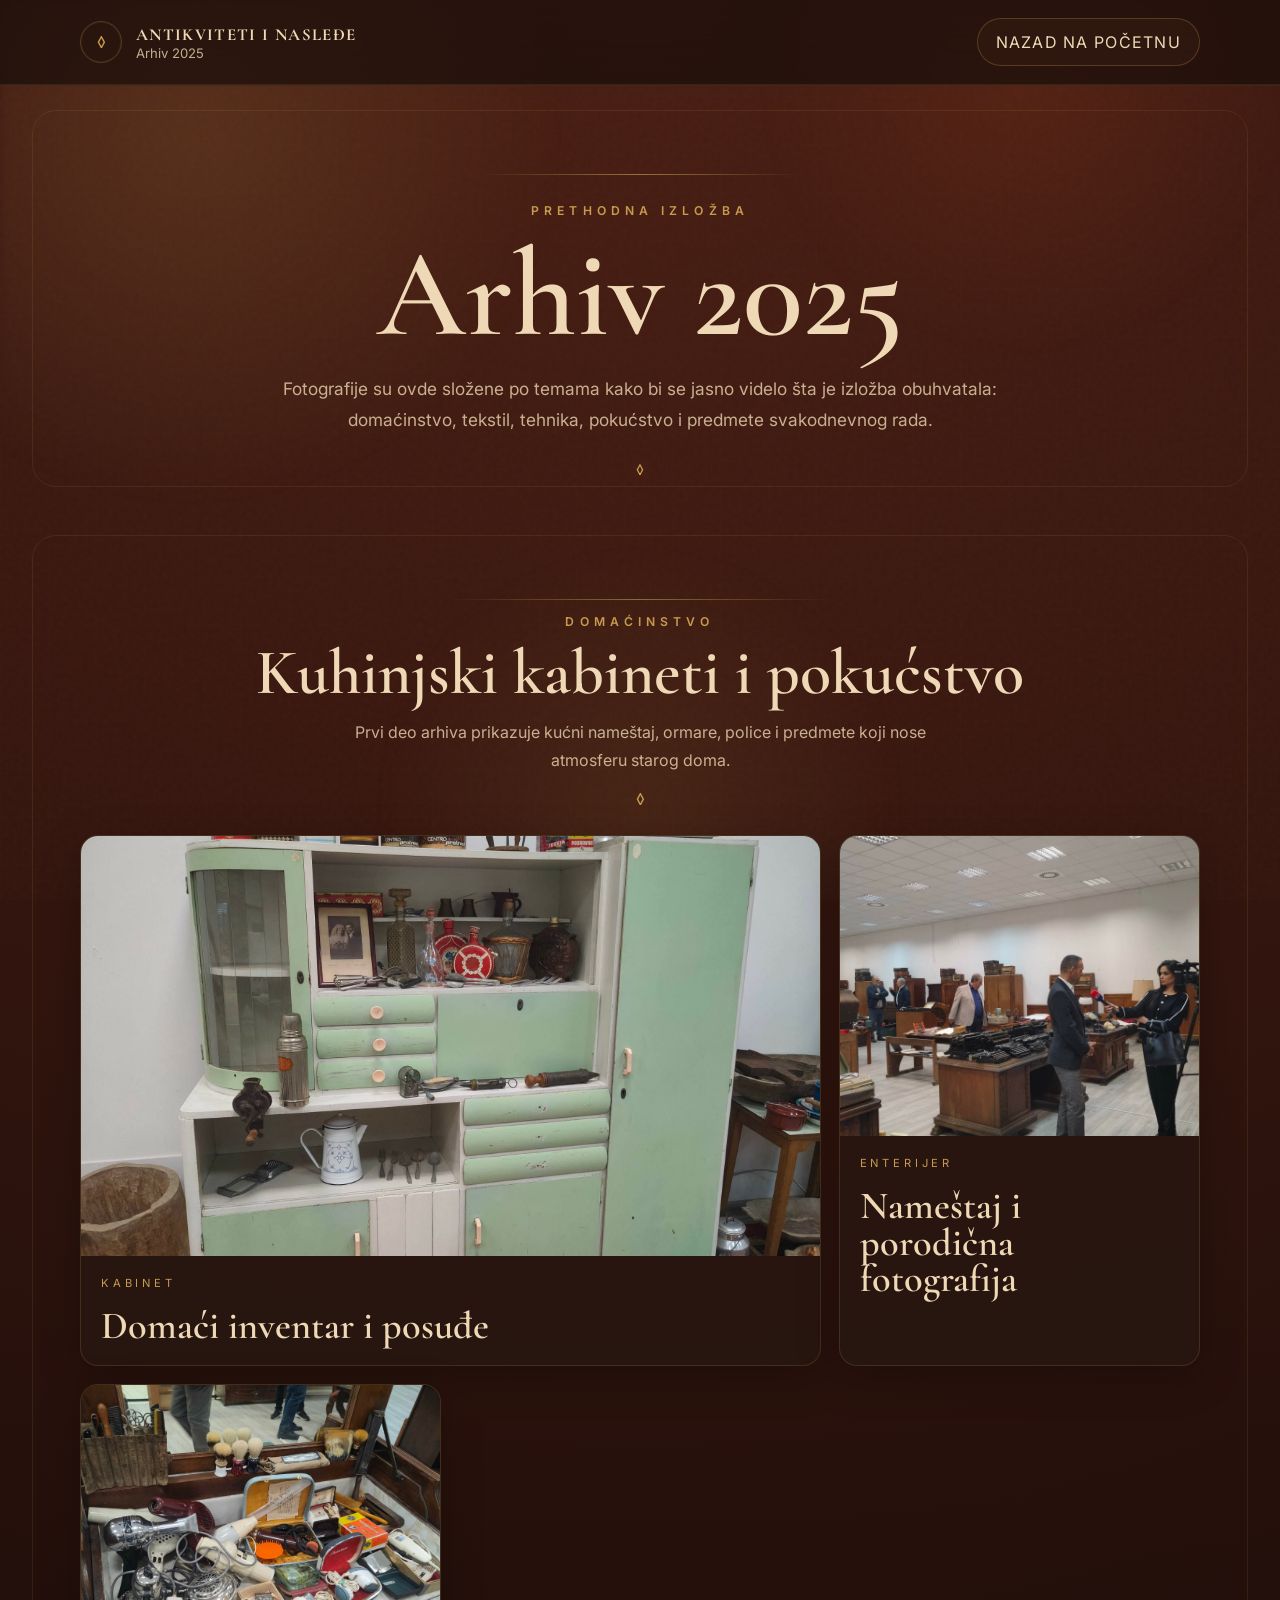
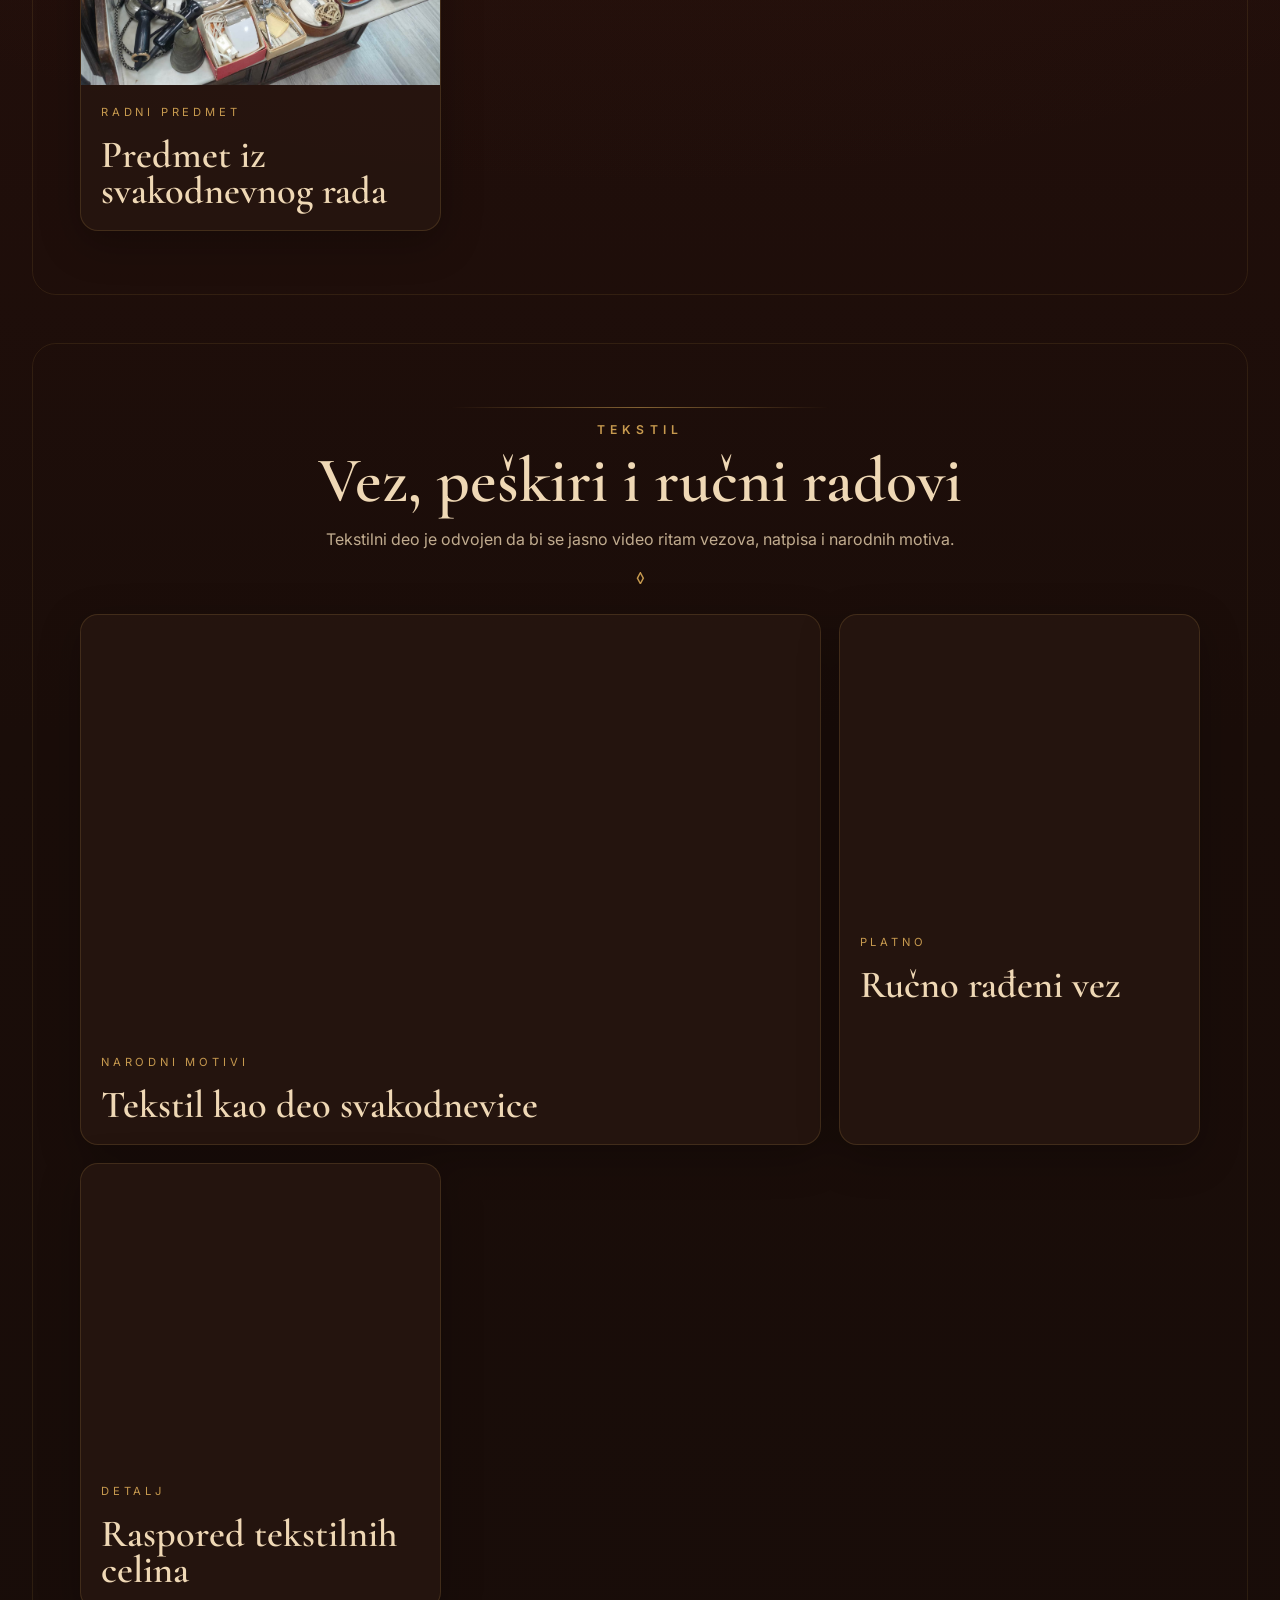
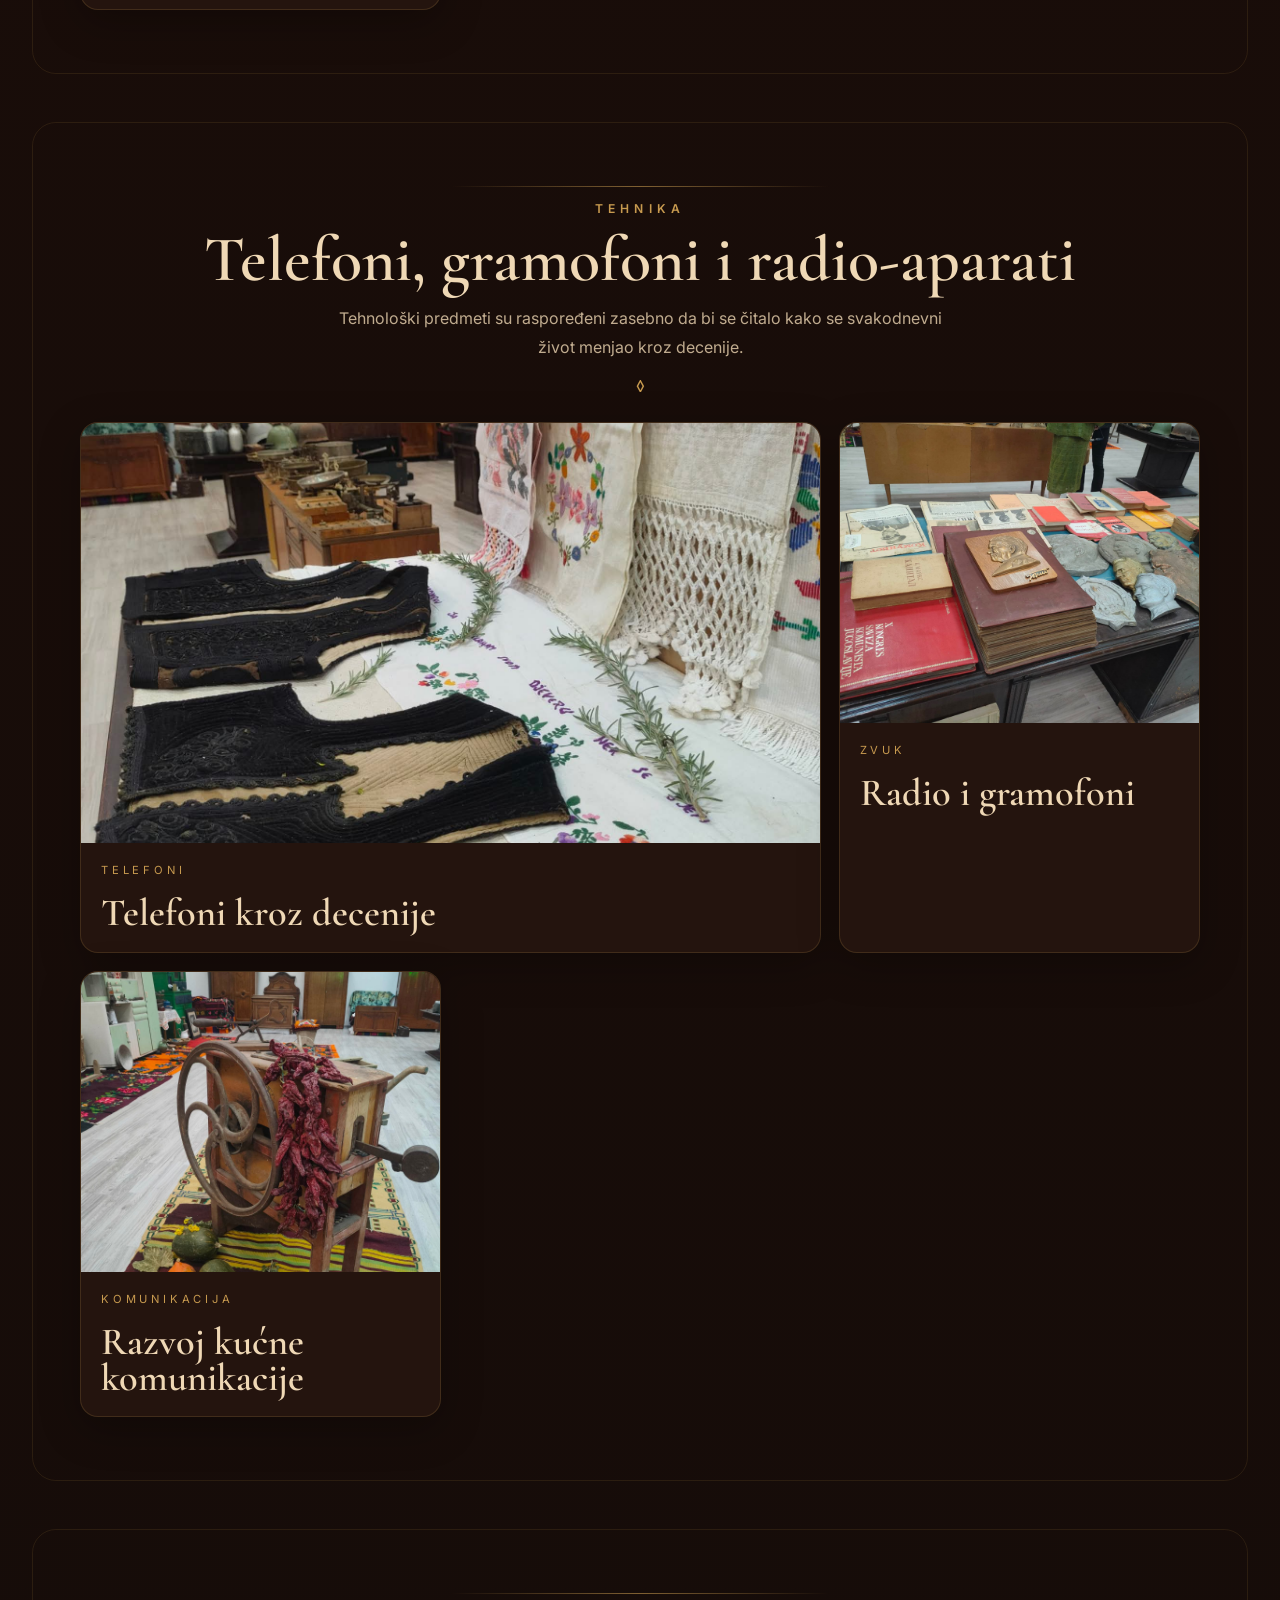
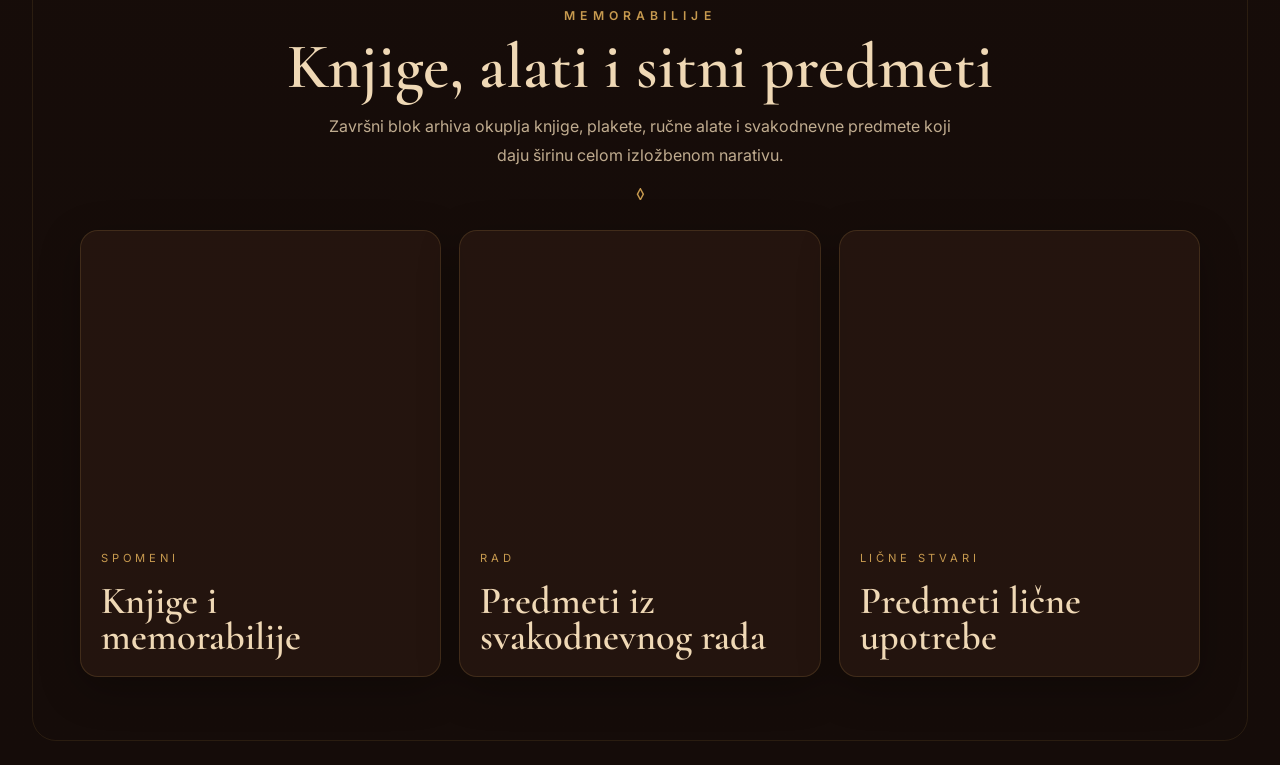
==== archive.html @ 87a3157e "Split archive into separate page" ====
<!doctype html>
<html lang="sr-Latn">
  <head>
    <meta charset="UTF-8" />
    <meta name="viewport" content="width=device-width, initial-scale=1.0" />
    <title>Arhiv 2025 | Antikviteti i nasleđe</title>
    <meta
      name="description"
      content="Arhivska stranica sa pregledno raspoređenim fotografijama prethodne izložbe iz 2025."
    />
    <meta name="theme-color" content="#1d100c" />
    <link rel="preconnect" href="https://fonts.googleapis.com" />
    <link rel="preconnect" href="https://fonts.gstatic.com" crossorigin />
    <link
      href="https://fonts.googleapis.com/css2?family=Cormorant+Garamond:wght@400;500;600;700&family=Inter:wght@400;500;600;700&display=swap"
      rel="stylesheet"
    />
    <link rel="icon" href="favicon.svg" type="image/svg+xml" />
    <link rel="stylesheet" href="styles.css" />
    <script defer src="script.js"></script>
  </head>
  <body class="archive-page">
    <div class="backdrop"></div>
    <div class="grain"></div>

    <header class="site-header">
      <div class="container header-inner">
        <a class="brand" href="index.html">
          <span class="brand-mark">◊</span>
          <span>
            <strong>Antikviteti i nasleđe</strong>
            <small>Arhiv 2025</small>
          </span>
        </a>

        <a class="button button-secondary archive-back" href="index.html">Nazad na početnu</a>
      </div>
      <div class="progress-bar" aria-hidden="true">
        <span></span>
      </div>
    </header>

    <main>
      <section class="section reveal archive-hero">
        <div class="container hero-grid">
          <div class="eyebrow">Prethodna izložba</div>
          <h1>Arhiv 2025</h1>
          <p class="hero-lead">
            Fotografije su ovde složene po temama kako bi se jasno videlo šta je izložba
            obuhvatala: domaćinstvo, tekstil, tehnika, pokućstvo i predmete svakodnevnog rada.
          </p>
        </div>
      </section>

      <section class="section reveal">
        <div class="container theme-block">
          <div class="section-heading">
            <span class="eyebrow">Domaćinstvo</span>
            <h2>Kuhinjski kabineti i pokućstvo</h2>
            <p>
              Prvi deo arhiva prikazuje kućni nameštaj, ormare, police i predmete koji nose
              atmosferu starog doma.
            </p>
          </div>

          <div class="archive-grid archive-grid-large">
            <figure class="archive-card archive-card-large">
              <img src="slike/15d1168e807b13f45b83cdadcd7f8cd1.JPEG" alt="Zeleni kuhinjski kabinet sa posuđem i predmetima svakodnevice" loading="lazy" decoding="async" />
              <figcaption>
                <span class="label">Kabinet</span>
                <h3>Domaći inventar i posuđe</h3>
              </figcaption>
            </figure>

            <figure class="archive-card">
              <img src="slike/e76977e5ed9fd9a53d5f1b7dd45aed96.JPEG" alt="Bela komoda sa zelenim kabinetom i fotografijom u prostoru" loading="lazy" decoding="async" />
              <figcaption>
                <span class="label">Enterijer</span>
                <h3>Nameštaj i porodična fotografija</h3>
              </figcaption>
            </figure>

            <figure class="archive-card">
              <img src="slike/f04a786212832e9bb50f7b159149b971.JPEG" alt="Poljoprivredni predmet sa voćem i točkom u centru prostora" loading="lazy" decoding="async" />
              <figcaption>
                <span class="label">Radni predmet</span>
                <h3>Predmet iz svakodnevnog rada</h3>
              </figcaption>
            </figure>
          </div>
        </div>
      </section>

      <section class="section reveal">
        <div class="container theme-block">
          <div class="section-heading">
            <span class="eyebrow">Tekstil</span>
            <h2>Vez, peškiri i ručni radovi</h2>
            <p>
              Tekstilni deo je odvojen da bi se jasno video ritam vezova, natpisa i narodnih
              motiva.
            </p>
          </div>

          <div class="archive-grid">
            <figure class="archive-card archive-card-large">
              <img src="slike/53fcc653708b9ca1f71713647edebed4.JPEG" alt="Vezeni peškiri i tkanine sa narodnim motivima" loading="lazy" decoding="async" />
              <figcaption>
                <span class="label">Narodni motivi</span>
                <h3>Tekstil kao deo svakodnevice</h3>
              </figcaption>
            </figure>

            <figure class="archive-card">
              <img src="slike/51e6cac5bffb1e807038c90c724919b2.JPEG" alt="Tekstilni eksponati i vezene tkanine u prostoru" loading="lazy" decoding="async" />
              <figcaption>
                <span class="label">Platno</span>
                <h3>Ručno rađeni vez</h3>
              </figcaption>
            </figure>

            <figure class="archive-card">
              <img src="slike/5b71f32cafe43effafb6071214625bbf.JPEG" alt="Drugi prikaz vezenog tekstila i narodnog ručnog rada" loading="lazy" decoding="async" />
              <figcaption>
                <span class="label">Detalj</span>
                <h3>Raspored tekstilnih celina</h3>
              </figcaption>
            </figure>
          </div>
        </div>
      </section>

      <section class="section reveal">
        <div class="container theme-block">
          <div class="section-heading">
            <span class="eyebrow">Tehnika</span>
            <h2>Telefoni, gramofoni i radio-aparati</h2>
            <p>
              Tehnološki predmeti su raspoređeni zasebno da bi se čitalo kako se svakodnevni
              život menjao kroz decenije.
            </p>
          </div>

          <div class="archive-grid archive-grid-large">
            <figure class="archive-card archive-card-large">
              <img src="slike/f5f7b67dc441e2810ed5166cc5172da1.JPEG" alt="Kolekcija starih telefona različitih modela i boja" loading="lazy" decoding="async" />
              <figcaption>
                <span class="label">Telefoni</span>
                <h3>Telefoni kroz decenije</h3>
              </figcaption>
            </figure>

            <figure class="archive-card">
              <img src="slike/692c655e82e0f71fed247391babae1e2.JPEG" alt="Gramofoni, ploče i radio-aparati kao deo tehničke zbirke" loading="lazy" decoding="async" />
              <figcaption>
                <span class="label">Zvuk</span>
                <h3>Radio i gramofoni</h3>
              </figcaption>
            </figure>

            <figure class="archive-card">
              <img src="slike/80c8d444a4cf71a53687aec76bfe5ef5.JPEG" alt="Još jedna kolekcija starih telefona na tamnoj podlozi" loading="lazy" decoding="async" />
              <figcaption>
                <span class="label">Komunikacija</span>
                <h3>Razvoj kućne komunikacije</h3>
              </figcaption>
            </figure>
          </div>
        </div>
      </section>

      <section class="section reveal">
        <div class="container theme-block">
          <div class="section-heading">
            <span class="eyebrow">Memorabilije</span>
            <h2>Knjige, alati i sitni predmeti</h2>
            <p>
              Završni blok arhiva okuplja knjige, plakete, ručne alate i svakodnevne predmete
              koji daju širinu celom izložbenom narativu.
            </p>
          </div>

          <div class="archive-grid">
            <figure class="archive-card">
              <img src="slike/9df0cd8ed2c170d32f2c2eb7144285c1.JPEG" alt="Knjige, medalje i spomen predmeti raspoređeni na stolu" loading="lazy" decoding="async" />
              <figcaption>
                <span class="label">Spomeni</span>
                <h3>Knjige i memorabilije</h3>
              </figcaption>
            </figure>

            <figure class="archive-card">
              <img src="slike/b1deaeeeb9d03b16150b17cd32c69c1f.JPEG" alt="Kompozicija sa oruđem i drvenim predmetima iz domaćinstva" loading="lazy" decoding="async" />
              <figcaption>
                <span class="label">Rad</span>
                <h3>Predmeti iz svakodnevnog rada</h3>
              </figcaption>
            </figure>

            <figure class="archive-card">
              <img src="slike/2131a5c83cbf227c3236abeda5094811.JPEG" alt="Toaletni sto sa fenovima i kutijama iz zbirke" loading="lazy" decoding="async" />
              <figcaption>
                <span class="label">Lične stvari</span>
                <h3>Predmeti lične upotrebe</h3>
              </figcaption>
            </figure>
          </div>
        </div>
      </section>
    </main>
  </body>
</html>
---- styles.css ----
:root {
  color-scheme: dark;
  --bg: #1d100c;
  --bg-soft: #2a1711;
  --panel: rgba(46, 26, 19, 0.9);
  --panel-strong: rgba(62, 34, 24, 0.96);
  --text: #efd8b5;
  --muted: rgba(239, 216, 181, 0.78);
  --gold: #c79a4f;
  --gold-soft: rgba(199, 154, 79, 0.24);
  --line: rgba(199, 154, 79, 0.28);
  --shadow: 0 22px 70px rgba(0, 0, 0, 0.42);
  --radius-lg: 28px;
  --radius-md: 18px;
  --radius-sm: 12px;
  --container: min(1120px, calc(100vw - 32px));
}

* {
  box-sizing: border-box;
}

html {
  scroll-behavior: smooth;
}

body {
  margin: 0;
  font-family: "Inter", system-ui, sans-serif;
  background:
    radial-gradient(circle at top, rgba(141, 62, 32, 0.28), transparent 32%),
    linear-gradient(180deg, #30120e 0%, #1a0d09 42%, #150c09 100%);
  color: var(--text);
}

body::before {
  content: "";
  position: fixed;
  inset: 0;
  pointer-events: none;
  background:
    linear-gradient(90deg, rgba(255, 255, 255, 0.025) 1px, transparent 1px),
    linear-gradient(rgba(255, 255, 255, 0.015) 1px, transparent 1px);
  background-size: 48px 48px;
  opacity: 0.15;
  mix-blend-mode: screen;
}

.backdrop {
  position: fixed;
  inset: 0;
  pointer-events: none;
  background:
    radial-gradient(circle at 15% 15%, rgba(199, 154, 79, 0.16), transparent 28%),
    radial-gradient(circle at 80% 10%, rgba(104, 43, 23, 0.45), transparent 20%),
    radial-gradient(circle at 50% 90%, rgba(199, 154, 79, 0.1), transparent 26%);
  filter: blur(6px);
}

.grain {
  position: fixed;
  inset: 0;
  pointer-events: none;
  opacity: 0.08;
  background-image: url("data:image/svg+xml,%3Csvg xmlns='http://www.w3.org/2000/svg' viewBox='0 0 200 200'%3E%3Cfilter id='n'%3E%3CfeTurbulence type='fractalNoise' baseFrequency='0.9' numOctaves='2' stitchTiles='stitch'/%3E%3C/filter%3E%3Crect width='200' height='200' filter='url(%23n)' opacity='0.35'/%3E%3C/svg%3E");
}

.container {
  width: var(--container);
  margin: 0 auto;
}

.section {
  position: relative;
  padding: 88px 0;
}

.section::before {
  content: "";
  position: absolute;
  inset: 24px clamp(16px, 3vw, 32px);
  border: 1px solid rgba(199, 154, 79, 0.12);
  border-radius: 24px;
  pointer-events: none;
}

.site-header {
  position: sticky;
  top: 0;
  z-index: 20;
  backdrop-filter: blur(18px);
  background: rgba(25, 13, 10, 0.7);
  border-bottom: 1px solid rgba(199, 154, 79, 0.16);
}

.header-inner {
  display: flex;
  align-items: center;
  justify-content: space-between;
  gap: 20px;
  padding: 18px 0;
}

.brand {
  display: inline-flex;
  align-items: center;
  gap: 14px;
  color: var(--text);
  text-decoration: none;
}

.brand strong,
.brand small {
  display: block;
}

.brand strong {
  font-family: "Cormorant Garamond", Georgia, serif;
  font-size: 1.05rem;
  letter-spacing: 0.08em;
  text-transform: uppercase;
}

.brand small {
  font-size: 0.82rem;
  color: var(--muted);
}

.brand-mark {
  display: grid;
  place-items: center;
  width: 42px;
  height: 42px;
  border: 1px solid var(--line);
  border-radius: 999px;
  color: var(--gold);
  box-shadow: inset 0 0 0 1px rgba(199, 154, 79, 0.08);
}

.site-nav {
  display: flex;
  align-items: center;
  gap: 22px;
}

.site-nav a,
.footer-inner a {
  color: var(--muted);
  text-decoration: none;
  transition: color 180ms ease, opacity 180ms ease;
}

.site-nav a:hover,
.footer-inner a:hover {
  color: var(--text);
}

.menu-toggle {
  display: none;
  width: 48px;
  height: 48px;
  border: 1px solid var(--line);
  border-radius: 999px;
  background: rgba(36, 20, 15, 0.8);
}

.menu-toggle span {
  display: block;
  width: 18px;
  height: 2px;
  margin: 4px auto;
  background: var(--text);
}

.progress-bar {
  height: 1px;
  background: rgba(199, 154, 79, 0.12);
}

.progress-bar span {
  display: block;
  height: 100%;
  width: 0;
  background: linear-gradient(90deg, transparent, var(--gold), transparent);
}

.hero {
  padding-top: 72px;
  padding-bottom: 96px;
}

.hero-grid {
  display: grid;
  gap: 18px;
  justify-items: center;
  text-align: center;
}

.hero-grid::before {
  content: "";
  width: min(320px, 72vw);
  height: 1px;
  margin-bottom: 10px;
  background: linear-gradient(90deg, transparent, rgba(199, 154, 79, 0.66), transparent);
}

.hero-grid::after {
  content: "◊";
  display: grid;
  place-items: center;
  width: 26px;
  height: 26px;
  margin-top: 4px;
  color: var(--gold);
  font-size: 0.9rem;
  text-shadow: 0 0 18px rgba(199, 154, 79, 0.45);
}

.eyebrow {
  color: var(--gold);
  letter-spacing: 0.42em;
  text-transform: uppercase;
  font-size: 0.76rem;
  font-weight: 600;
}

h1,
h2,
h3 {
  margin: 0;
  font-family: "Cormorant Garamond", Georgia, serif;
  font-weight: 600;
  line-height: 0.95;
}

h1 {
  font-size: clamp(3.8rem, 10vw, 7.8rem);
  max-width: 11ch;
}

h2 {
  font-size: clamp(2.6rem, 5vw, 4.3rem);
}

h3 {
  font-size: clamp(1.8rem, 3vw, 2.8rem);
}

p {
  margin: 0;
  color: var(--muted);
  line-height: 1.8;
}

.hero-lead {
  max-width: 720px;
  font-size: 1.08rem;
}

.hero-actions {
  display: flex;
  flex-wrap: wrap;
  gap: 14px;
  justify-content: center;
  margin-top: 10px;
}

.button {
  display: inline-flex;
  align-items: center;
  justify-content: center;
  gap: 10px;
  min-height: 48px;
  padding: 0 18px;
  border: 1px solid var(--line);
  border-radius: 999px;
  color: var(--text);
  font: inherit;
  letter-spacing: 0.08em;
  text-transform: uppercase;
  text-decoration: none;
  background: transparent;
  cursor: pointer;
  transition: transform 180ms ease, border-color 180ms ease, background 180ms ease;
}

.button:hover {
  transform: translateY(-1px);
  border-color: rgba(199, 154, 79, 0.56);
}

.button-primary {
  background: linear-gradient(180deg, rgba(199, 154, 79, 0.28), rgba(199, 154, 79, 0.12));
  box-shadow: inset 0 0 0 1px rgba(199, 154, 79, 0.08);
}

.button-secondary {
  background: rgba(55, 30, 20, 0.44);
}

.hero-panel {
  width: min(820px, 100%);
  display: grid;
  grid-template-columns: repeat(3, 1fr);
  gap: 16px;
  margin-top: 26px;
  padding: 18px;
  border: 1px solid var(--line);
  border-radius: var(--radius-lg);
  background: rgba(30, 16, 12, 0.72);
  box-shadow: var(--shadow);
}

.hero-panel > div {
  padding: 14px 16px;
  border-radius: var(--radius-sm);
  background: rgba(255, 255, 255, 0.02);
}

.label {
  display: block;
  margin-bottom: 8px;
  color: var(--gold);
  letter-spacing: 0.34em;
  text-transform: uppercase;
  font-size: 0.7rem;
}

.hero-panel strong {
  font-family: "Cormorant Garamond", Georgia, serif;
  font-size: 1.35rem;
  font-weight: 600;
}

.split-layout,
.about-grid,
.contact-card {
  display: grid;
  gap: 28px;
}

.split-layout {
  grid-template-columns: minmax(0, 0.9fr) minmax(0, 1.1fr);
  align-items: start;
}

.section-heading {
  display: grid;
  gap: 14px;
  align-content: start;
  justify-items: center;
  text-align: center;
}

.section-heading::before {
  content: "";
  width: min(380px, 70vw);
  height: 1px;
  background: linear-gradient(90deg, transparent, rgba(199, 154, 79, 0.6), transparent);
}

.section-heading::after {
  content: "◊";
  display: grid;
  place-items: center;
  width: 24px;
  height: 24px;
  color: var(--gold);
  margin-top: -2px;
}

.section-heading.narrow {
  justify-items: start;
  text-align: left;
}

.section-heading.narrow::before {
  width: min(280px, 56vw);
}

.section-heading.narrow::after {
  justify-self: start;
}

.section-heading p,
.about-text p,
.news-item p,
.feature-content p,
.timeline-item p {
  max-width: 64ch;
}

.narrow p {
  max-width: 50ch;
}

.feature-card,
.contact-card {
  border: 1px solid var(--line);
  border-radius: var(--radius-lg);
  background: var(--panel);
  box-shadow: var(--shadow);
  overflow: clip;
}

.archive-layout,
.about-layout {
  display: grid;
  gap: 28px;
}

.archive-page .archive-hero {
  padding-bottom: 28px;
}

.archive-page .archive-back {
  white-space: nowrap;
}

.theme-block {
  display: grid;
  gap: 24px;
}

.archive-grid-large {
  grid-template-columns: minmax(0, 1.3fr) repeat(2, minmax(0, 1fr));
}

.archive-card img {
  display: block;
  width: 100%;
  height: 300px;
  object-fit: cover;
}

.archive-card-large img {
  height: 420px;
}

.theme-block + .theme-block {
  margin-top: 12px;
}

.archive-feature {
  display: grid;
  grid-template-columns: minmax(300px, 1fr) minmax(0, 0.9fr);
  gap: 0;
  border: 1px solid var(--line);
  border-radius: var(--radius-lg);
  background: rgba(40, 22, 16, 0.82);
  box-shadow: var(--shadow);
  overflow: clip;
}

.archive-feature-media {
  min-height: 420px;
}

.archive-feature-media img {
  display: block;
  width: 100%;
  height: 100%;
  object-fit: cover;
}

.archive-feature-copy {
  display: grid;
  align-content: center;
  gap: 18px;
  padding: clamp(24px, 4vw, 48px);
}

.archive-grid {
  display: grid;
  grid-template-columns: repeat(3, minmax(0, 1fr));
  gap: 18px;
}

.archive-card {
  margin: 0;
  overflow: hidden;
  border: 1px solid rgba(199, 154, 79, 0.18);
  border-radius: var(--radius-md);
  background: rgba(40, 22, 16, 0.82);
  box-shadow: 0 12px 40px rgba(0, 0, 0, 0.26);
}

.archive-card-large {
  grid-column: span 2;
}

.archive-card figcaption {
  display: grid;
  gap: 10px;
  padding: 20px;
}

.archive-more {
  display: grid;
  gap: 24px;
  padding-top: 12px;
}

.archive-more-heading {
  justify-items: start;
  text-align: left;
}

.archive-grid-secondary .archive-card img {
  height: 280px;
}

.about-grid-cards {
  display: grid;
  grid-template-columns: repeat(3, minmax(0, 1fr));
  gap: 16px;
}

.feature-card {
  display: grid;
  grid-template-columns: minmax(260px, 0.95fr) minmax(0, 1.05fr);
}

.feature-visual {
  position: relative;
  overflow: hidden;
  min-height: 560px;
  background: linear-gradient(145deg, rgba(75, 44, 30, 0.88), rgba(17, 10, 8, 0.92));
}

.feature-visual::before,
.feature-visual::after {
  content: "";
  position: absolute;
  inset: 12%;
  border: 1px solid rgba(239, 216, 181, 0.13);
  border-radius: 24px;
  pointer-events: none;
}

.feature-visual::after {
  inset: 20%;
  border-radius: 32px;
  box-shadow:
    inset 0 0 0 1px rgba(239, 216, 181, 0.08),
    inset 0 -80px 120px rgba(0, 0, 0, 0.38);
}

.feature-photo img,
.gallery-card img {
  display: block;
  width: 100%;
  height: 100%;
  object-fit: cover;
}

.feature-photo img {
  min-height: 560px;
}

.feature-content {
  display: grid;
  align-content: center;
  gap: 18px;
  padding: clamp(28px, 4vw, 56px);
}

.meta-row {
  display: flex;
  flex-wrap: wrap;
  gap: 12px 18px;
  color: var(--gold);
  letter-spacing: 0.16em;
  text-transform: uppercase;
  font-size: 0.76rem;
}

.details-panel {
  padding: 18px 20px;
  border: 1px solid rgba(199, 154, 79, 0.14);
  border-radius: 18px;
  background: rgba(20, 10, 7, 0.48);
}

.about-grid {
  grid-template-columns: minmax(0, 0.85fr) minmax(0, 1.15fr);
  align-items: start;
}

.about-text {
  display: grid;
  gap: 18px;
}

.stats-grid {
  grid-column: 1 / -1;
  display: grid;
  grid-template-columns: repeat(3, minmax(0, 1fr));
  gap: 16px;
}

.stat-card,
.exhibit-card,
.news-item,
.timeline-item {
  border: 1px solid rgba(199, 154, 79, 0.18);
  border-radius: var(--radius-md);
  background: rgba(40, 22, 16, 0.78);
  box-shadow: 0 12px 40px rgba(0, 0, 0, 0.26);
}

.stat-card {
  padding: 22px;
}

.stat-card strong {
  display: block;
  margin-bottom: 6px;
  font-family: "Cormorant Garamond", Georgia, serif;
  font-size: 2.3rem;
  font-weight: 600;
}

.news-item,
.timeline-item {
  padding: 20px;
}

.card-body p,
.news-item p {
  margin-top: 10px;
}

.timeline {
  display: grid;
  gap: 18px;
}

.timeline-item {
  display: grid;
  gap: 16px;
}

.news-list {
  display: grid;
  gap: 14px;
}

.news-item {
  position: relative;
}

.news-item::before {
  content: "";
  position: absolute;
  left: 20px;
  right: 20px;
  top: 0;
  height: 1px;
  background: rgba(199, 154, 79, 0.14);
}

.news-item {
  display: grid;
  grid-template-columns: 180px minmax(0, 1fr) auto;
  align-items: center;
  gap: 24px;
}

.news-date {
  color: var(--gold);
  letter-spacing: 0.24em;
  text-transform: uppercase;
  font-size: 0.78rem;
}

.contact-card {
  grid-template-columns: minmax(0, 0.9fr) minmax(0, 1.1fr);
  padding: clamp(24px, 5vw, 48px);
}

.contact-card h2 {
  max-width: 12ch;
}

.contact-form {
  display: grid;
  gap: 16px;
}

.contact-form label {
  display: grid;
  gap: 8px;
  color: var(--text);
  font-size: 0.92rem;
}

.contact-form input,
.contact-form textarea {
  width: 100%;
  border: 1px solid rgba(199, 154, 79, 0.2);
  border-radius: 16px;
  padding: 14px 16px;
  color: var(--text);
  background: rgba(18, 10, 8, 0.7);
  font: inherit;
}

.contact-form input::placeholder,
.contact-form textarea::placeholder {
  color: rgba(239, 216, 181, 0.42);
}

.site-footer {
  padding: 20px 0 40px;
}

.footer-inner {
  display: flex;
  justify-content: space-between;
  align-items: end;
  gap: 20px;
  padding-top: 24px;
  border-top: 1px solid rgba(199, 154, 79, 0.18);
}

.reveal {
  opacity: 0;
  transform: translateY(24px);
  transition: opacity 700ms ease, transform 700ms ease;
}

.reveal.is-visible {
  opacity: 1;
  transform: translateY(0);
}

@media (max-width: 980px) {
  .feature-card,
  .split-layout,
  .archive-feature,
  .about-layout,
  .contact-card {
    grid-template-columns: 1fr;
  }

  .stats-grid,
  .news-item {
    grid-template-columns: 1fr;
  }

  .hero-panel {
    grid-template-columns: 1fr;
  }

  .feature-visual {
    min-height: 360px;
  }

  .archive-grid,
  .archive-grid-large,
  .about-grid-cards {
    grid-template-columns: 1fr;
  }

  .archive-card-large {
    grid-column: auto;
  }

  .archive-page .archive-feature-media,
  .archive-card img {
    min-height: 360px;
  }
}

@media (max-width: 760px) {
  .site-header {
    position: sticky;
  }

  .menu-toggle {
    display: inline-grid;
    place-items: center;
  }

  .site-nav {
    position: absolute;
    inset: calc(100% + 1px) 0 auto;
    display: grid;
    gap: 0;
    padding: 14px;
    border-bottom: 1px solid rgba(199, 154, 79, 0.16);
    background: rgba(22, 11, 9, 0.98);
    transform-origin: top;
    transform: scaleY(0);
    opacity: 0;
    pointer-events: none;
    transition: transform 180ms ease, opacity 180ms ease;
  }

  .site-nav.is-open {
    transform: scaleY(1);
    opacity: 1;
    pointer-events: auto;
  }

  .site-nav a {
    padding: 14px 10px;
    border-radius: 12px;
  }

  .header-inner {
    position: relative;
  }

  .hero {
    padding-top: 48px;
  }

  .section::before {
    inset: 16px;
    border-radius: 18px;
  }

  .section {
    padding: 64px 0;
  }

  .footer-inner {
    flex-direction: column;
    align-items: start;
  }
}
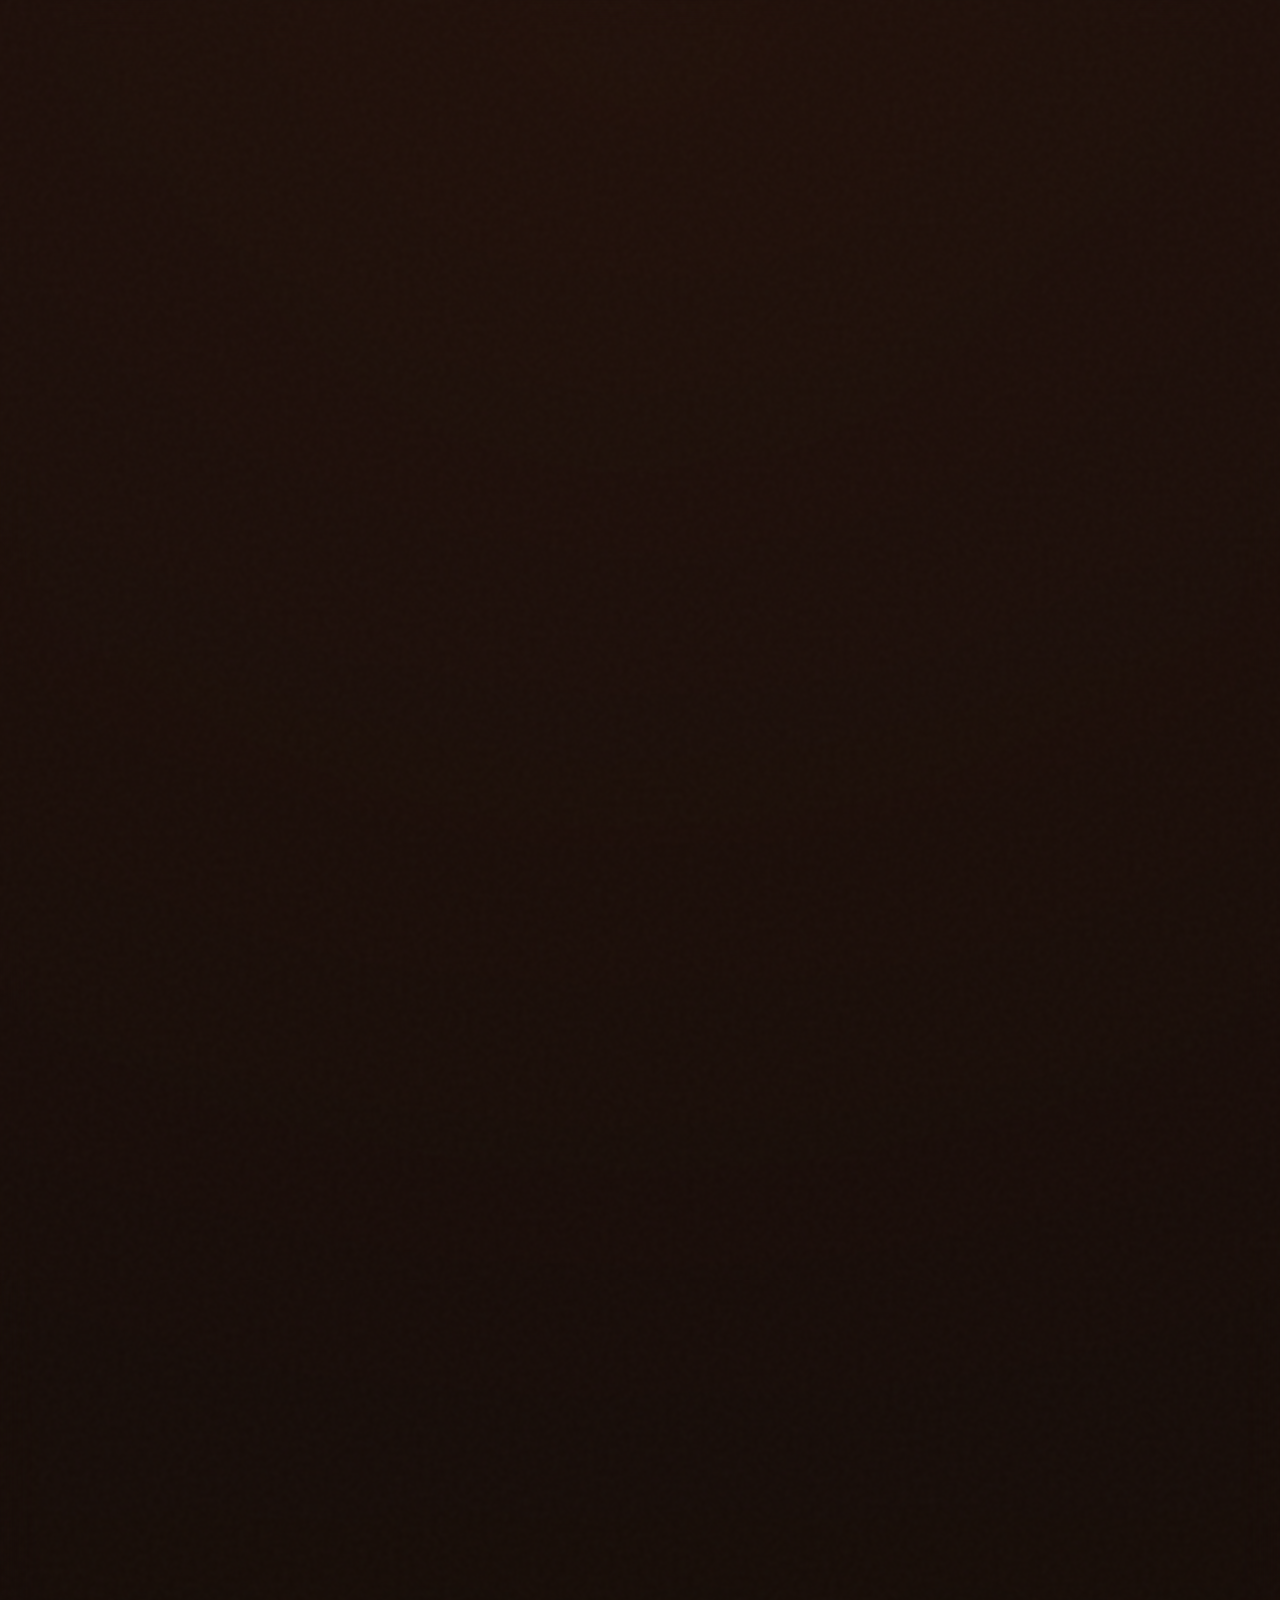
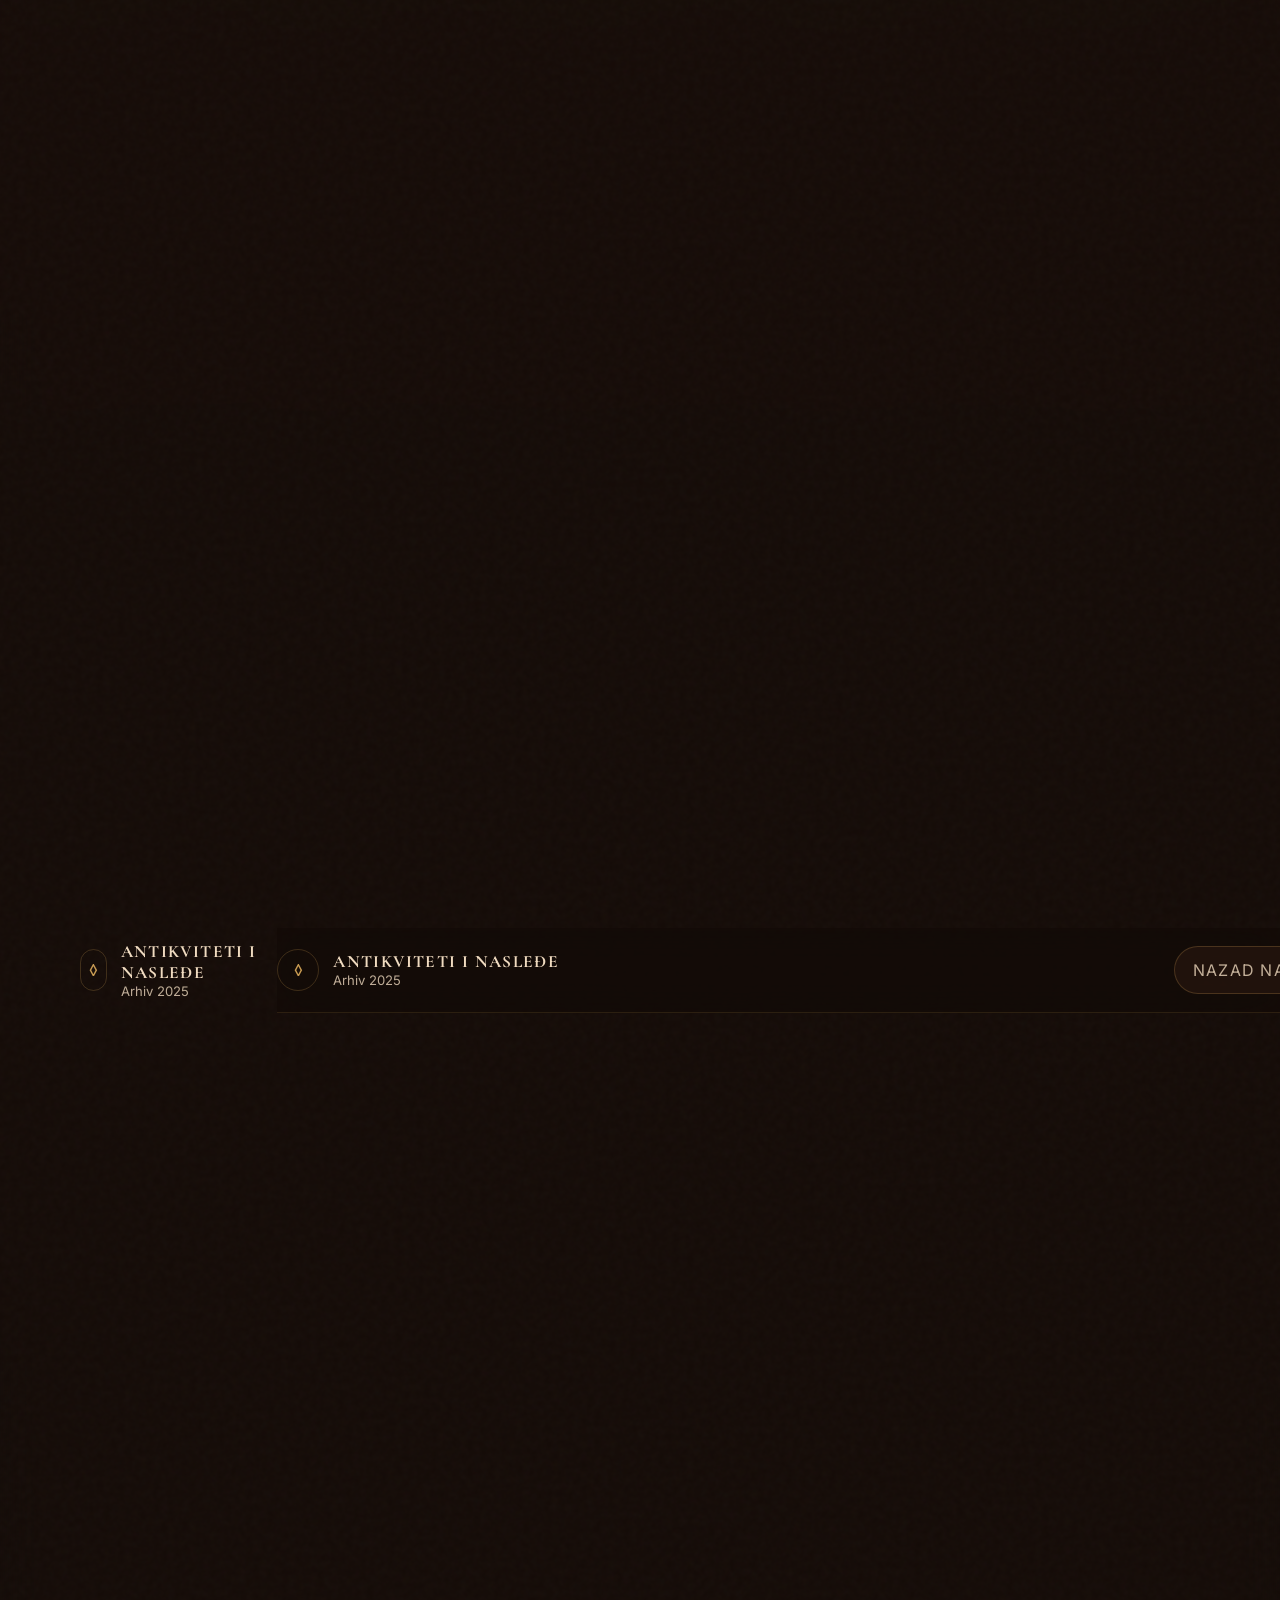
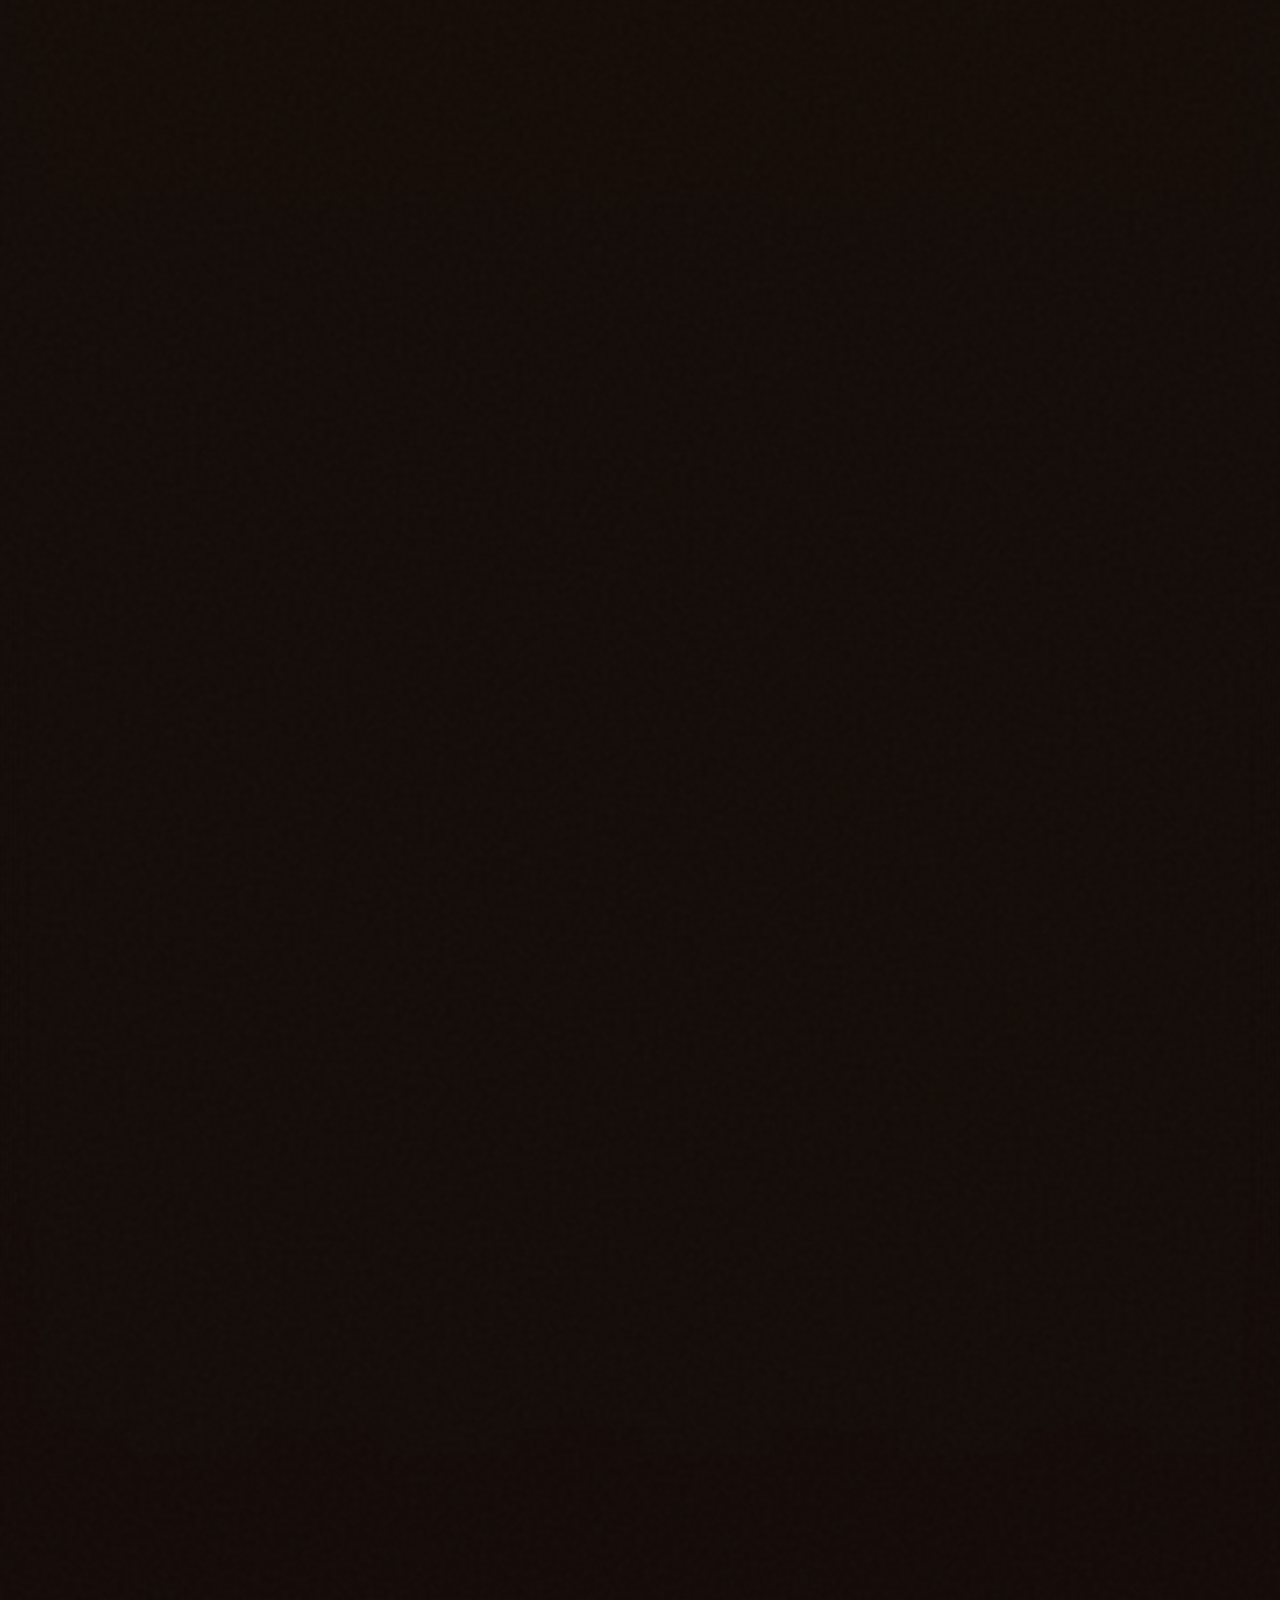
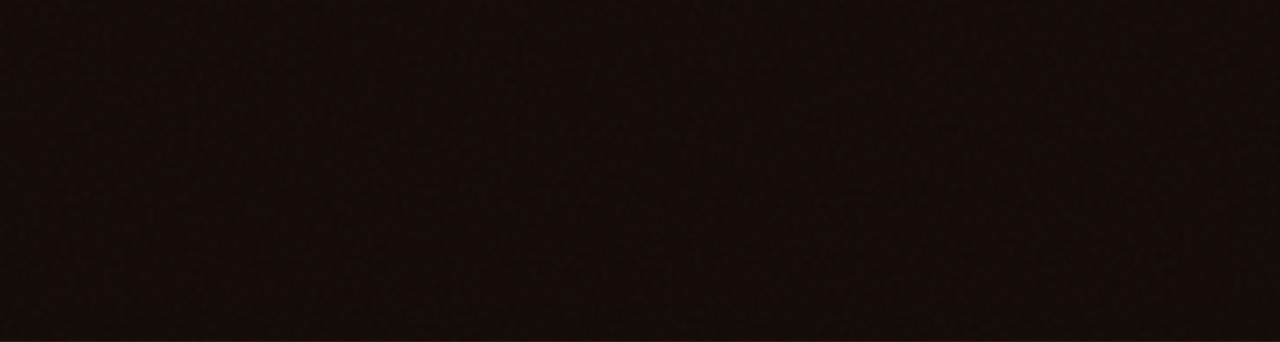
==== commit 0c7dfd44: "Rebuild homepage and archive layout" ====
--- a/archive.html
+++ b/archive.html
@@ -32,40 +32,69 @@
             <small>Arhiv 2025</small>
           </span>
         </a>
-
-        <a class="button button-secondary archive-back" href="index.html">Nazad na početnu</a>
-      </div>
-      <div class="progress-bar" aria-hidden="true">
-        <span></span>
+<!doctype html>
+<html lang="sr-Latn">
+  <head>
+    <meta charset="UTF-8" />
+    <meta name="viewport" content="width=device-width, initial-scale=1.0" />
+    <title>Arhiv 2025 | Antikviteti i nasleđe</title>
+    <meta
+      name="description"
+      content="Arhivska stranica sa pregledno raspoređenim fotografijama prethodne izložbe iz 2025."
+    />
+    <meta name="theme-color" content="#1b0f0b" />
+    <link rel="preconnect" href="https://fonts.googleapis.com" />
+    <link rel="preconnect" href="https://fonts.gstatic.com" crossorigin />
+    <link
+      href="https://fonts.googleapis.com/css2?family=Cormorant+Garamond:wght@500;600;700&family=Inter:wght@400;500;600;700&display=swap"
+      rel="stylesheet"
+    />
+    <link rel="icon" href="favicon.svg" type="image/svg+xml" />
+    <link rel="stylesheet" href="styles.css" />
+  </head>
+  <body class="archive-page">
+    <div class="page-noise"></div>
+
+    <header class="site-header">
+      <div class="container header-inner">
+        <a class="brand" href="index.html">
+          <span class="brand-mark">◊</span>
+          <span>
+            <strong>Antikviteti i nasleđe</strong>
+            <small>Arhiv 2025</small>
+          </span>
+        </a>
+
+        <a class="button button-secondary" href="index.html">Nazad na početnu</a>
       </div>
     </header>
 
     <main>
-      <section class="section reveal archive-hero">
+      <section class="hero section archive-hero">
         <div class="container hero-grid">
           <div class="eyebrow">Prethodna izložba</div>
           <h1>Arhiv 2025</h1>
           <p class="hero-lead">
-            Fotografije su ovde složene po temama kako bi se jasno videlo šta je izložba
-            obuhvatala: domaćinstvo, tekstil, tehnika, pokućstvo i predmete svakodnevnog rada.
+            Fotografije su složene po temama kako bi se jasnije videlo šta je izložba obuhvatala
+            i kako izgleda razvoj postavke kroz različite cjeline.
           </p>
         </div>
       </section>
 
-      <section class="section reveal">
-        <div class="container theme-block">
+      <section class="section">
+        <div class="container archive-block">
           <div class="section-heading">
             <span class="eyebrow">Domaćinstvo</span>
             <h2>Kuhinjski kabineti i pokućstvo</h2>
             <p>
-              Prvi deo arhiva prikazuje kućni nameštaj, ormare, police i predmete koji nose
-              atmosferu starog doma.
+              Ovaj deo prikazuje kućni nameštaj, stare ormare i predmete koji nose atmosferu
+              starog doma.
             </p>
           </div>
 
           <div class="archive-grid archive-grid-large">
             <figure class="archive-card archive-card-large">
-              <img src="slike/15d1168e807b13f45b83cdadcd7f8cd1.JPEG" alt="Zeleni kuhinjski kabinet sa posuđem i predmetima svakodnevice" loading="lazy" decoding="async" />
+              <img src="slike/15d1168e807b13f45b83cdadcd7f8cd1.JPEG" alt="Zeleni kuhinjski kabinet sa starim posuđem i predmetima svakodnevice" loading="lazy" decoding="async" />
               <figcaption>
                 <span class="label">Kabinet</span>
                 <h3>Domaći inventar i posuđe</h3>
@@ -91,14 +120,14 @@
         </div>
       </section>
 
-      <section class="section reveal">
-        <div class="container theme-block">
+      <section class="section">
+        <div class="container archive-block">
           <div class="section-heading">
             <span class="eyebrow">Tekstil</span>
             <h2>Vez, peškiri i ručni radovi</h2>
             <p>
-              Tekstilni deo je odvojen da bi se jasno video ritam vezova, natpisa i narodnih
-              motiva.
+              Tekstilni dio je odvojen kako bi se jasno videli vezovi, natpisi i narodna
+              ornamentika.
             </p>
           </div>
 
@@ -130,14 +159,14 @@
         </div>
       </section>
 
-      <section class="section reveal">
-        <div class="container theme-block">
+      <section class="section">
+        <div class="container archive-block">
           <div class="section-heading">
             <span class="eyebrow">Tehnika</span>
             <h2>Telefoni, gramofoni i radio-aparati</h2>
             <p>
-              Tehnološki predmeti su raspoređeni zasebno da bi se čitalo kako se svakodnevni
-              život menjao kroz decenije.
+              Tehnički predmeti su raspoređeni zasebno da se čita kako se svakodnevni život
+              menjao kroz decenije.
             </p>
           </div>
 
@@ -169,18 +198,18 @@
         </div>
       </section>
 
-      <section class="section reveal">
-        <div class="container theme-block">
+      <section class="section">
+        <div class="container archive-block">
           <div class="section-heading">
             <span class="eyebrow">Memorabilije</span>
             <h2>Knjige, alati i sitni predmeti</h2>
             <p>
-              Završni blok arhiva okuplja knjige, plakete, ručne alate i svakodnevne predmete
-              koji daju širinu celom izložbenom narativu.
-            </p>
-          </div>
-
-          <div class="archive-grid">
+              Završni blok arhiva okuplja knjige, plakete, ručne alate i predmete koji daju
+              širinu čitavoj izložbenoj priči.
+            </p>
+          </div>
+
+          <div class="archive-grid archive-final-grid">
             <figure class="archive-card">
               <img src="slike/9df0cd8ed2c170d32f2c2eb7144285c1.JPEG" alt="Knjige, medalje i spomen predmeti raspoređeni na stolu" loading="lazy" decoding="async" />
               <figcaption>
@@ -202,6 +231,14 @@
               <figcaption>
                 <span class="label">Lične stvari</span>
                 <h3>Predmeti lične upotrebe</h3>
+              </figcaption>
+            </figure>
+
+            <figure class="archive-card">
+              <img src="slike/a771d8aa914f2921be78c1881a7b73ec.JPEG" alt="Drvena radna površina sa knjigama i predmetima iz zbirke" loading="lazy" decoding="async" />
+              <figcaption>
+                <span class="label">Raspored</span>
+                <h3>Radna kompozicija i knjige</h3>
               </figcaption>
             </figure>
           </div>
--- a/styles.css
+++ b/styles.css
@@ -1,15 +1,14 @@
 :root {
   color-scheme: dark;
-  --bg: #1d100c;
-  --bg-soft: #2a1711;
-  --panel: rgba(46, 26, 19, 0.9);
-  --panel-strong: rgba(62, 34, 24, 0.96);
-  --text: #efd8b5;
-  --muted: rgba(239, 216, 181, 0.78);
-  --gold: #c79a4f;
-  --gold-soft: rgba(199, 154, 79, 0.24);
-  --line: rgba(199, 154, 79, 0.28);
-  --shadow: 0 22px 70px rgba(0, 0, 0, 0.42);
+  --bg: #1b0f0b;
+  --bg-soft: #26140f;
+  --panel: rgba(43, 24, 18, 0.88);
+  --panel-strong: rgba(58, 33, 24, 0.96);
+  --text: #f0dbc0;
+  --muted: rgba(240, 219, 192, 0.78);
+  --gold: #c89b52;
+  --line: rgba(200, 155, 82, 0.24);
+  --shadow: 0 20px 60px rgba(0, 0, 0, 0.38);
   --radius-lg: 28px;
   --radius-md: 18px;
   --radius-sm: 12px;
@@ -28,8 +27,8 @@
   margin: 0;
   font-family: "Inter", system-ui, sans-serif;
   background:
-    radial-gradient(circle at top, rgba(141, 62, 32, 0.28), transparent 32%),
-    linear-gradient(180deg, #30120e 0%, #1a0d09 42%, #150c09 100%);
+    radial-gradient(circle at top, rgba(139, 65, 32, 0.28), transparent 28%),
+    linear-gradient(180deg, #2f140f 0%, #1a0e0a 42%, #140b09 100%);
   color: var(--text);
 }
 
@@ -41,23 +40,11 @@
   background:
     linear-gradient(90deg, rgba(255, 255, 255, 0.025) 1px, transparent 1px),
     linear-gradient(rgba(255, 255, 255, 0.015) 1px, transparent 1px);
-  background-size: 48px 48px;
-  opacity: 0.15;
-  mix-blend-mode: screen;
-}
-
-.backdrop {
-  position: fixed;
-  inset: 0;
-  pointer-events: none;
-  background:
-    radial-gradient(circle at 15% 15%, rgba(199, 154, 79, 0.16), transparent 28%),
-    radial-gradient(circle at 80% 10%, rgba(104, 43, 23, 0.45), transparent 20%),
-    radial-gradient(circle at 50% 90%, rgba(199, 154, 79, 0.1), transparent 26%);
-  filter: blur(6px);
-}
-
-.grain {
+  background-size: 54px 54px;
+  opacity: 0.16;
+}
+
+.page-noise {
   position: fixed;
   inset: 0;
   pointer-events: none;
@@ -72,14 +59,14 @@
 
 .section {
   position: relative;
-  padding: 88px 0;
+  padding: 84px 0;
 }
 
 .section::before {
   content: "";
   position: absolute;
-  inset: 24px clamp(16px, 3vw, 32px);
-  border: 1px solid rgba(199, 154, 79, 0.12);
+  inset: 22px clamp(16px, 3vw, 32px);
+  border: 1px solid rgba(200, 155, 82, 0.11);
   border-radius: 24px;
   pointer-events: none;
 }
@@ -89,15 +76,15 @@
   top: 0;
   z-index: 20;
   backdrop-filter: blur(18px);
-  background: rgba(25, 13, 10, 0.7);
-  border-bottom: 1px solid rgba(199, 154, 79, 0.16);
+  background: rgba(20, 11, 8, 0.74);
+  border-bottom: 1px solid rgba(200, 155, 82, 0.14);
 }
 
 .header-inner {
   display: flex;
   align-items: center;
   justify-content: space-between;
-  gap: 20px;
+  gap: 18px;
   padding: 18px 0;
 }
 
@@ -116,14 +103,14 @@
 
 .brand strong {
   font-family: "Cormorant Garamond", Georgia, serif;
-  font-size: 1.05rem;
+  font-size: 1.08rem;
   letter-spacing: 0.08em;
   text-transform: uppercase;
 }
 
 .brand small {
+  color: var(--muted);
   font-size: 0.82rem;
-  color: var(--muted);
 }
 
 .brand-mark {
@@ -134,7 +121,6 @@
   border: 1px solid var(--line);
   border-radius: 999px;
   color: var(--gold);
-  box-shadow: inset 0 0 0 1px rgba(199, 154, 79, 0.08);
 }
 
 .site-nav {
@@ -144,10 +130,11 @@
 }
 
 .site-nav a,
+.site-header .button,
 .footer-inner a {
   color: var(--muted);
   text-decoration: none;
-  transition: color 180ms ease, opacity 180ms ease;
+  transition: color 180ms ease, border-color 180ms ease, transform 180ms ease;
 }
 
 .site-nav a:hover,
@@ -161,7 +148,7 @@
   height: 48px;
   border: 1px solid var(--line);
   border-radius: 999px;
-  background: rgba(36, 20, 15, 0.8);
+  background: rgba(43, 24, 18, 0.8);
 }
 
 .menu-toggle span {
@@ -172,56 +159,18 @@
   background: var(--text);
 }
 
-.progress-bar {
-  height: 1px;
-  background: rgba(199, 154, 79, 0.12);
-}
-
-.progress-bar span {
-  display: block;
-  height: 100%;
-  width: 0;
-  background: linear-gradient(90deg, transparent, var(--gold), transparent);
-}
-
-.hero {
-  padding-top: 72px;
-  padding-bottom: 96px;
-}
-
-.hero-grid {
-  display: grid;
-  gap: 18px;
-  justify-items: center;
-  text-align: center;
-}
-
-.hero-grid::before {
-  content: "";
-  width: min(320px, 72vw);
-  height: 1px;
-  margin-bottom: 10px;
-  background: linear-gradient(90deg, transparent, rgba(199, 154, 79, 0.66), transparent);
-}
-
-.hero-grid::after {
-  content: "◊";
-  display: grid;
-  place-items: center;
-  width: 26px;
-  height: 26px;
-  margin-top: 4px;
-  color: var(--gold);
-  font-size: 0.9rem;
-  text-shadow: 0 0 18px rgba(199, 154, 79, 0.45);
-}
-
-.eyebrow {
+.eyebrow,
+.label {
   color: var(--gold);
   letter-spacing: 0.42em;
   text-transform: uppercase;
   font-size: 0.76rem;
   font-weight: 600;
+}
+
+.label {
+  letter-spacing: 0.3em;
+  font-size: 0.68rem;
 }
 
 h1,
@@ -234,16 +183,16 @@
 }
 
 h1 {
-  font-size: clamp(3.8rem, 10vw, 7.8rem);
-  max-width: 11ch;
+  font-size: clamp(3.6rem, 10vw, 7.8rem);
+  max-width: 10.5ch;
 }
 
 h2 {
-  font-size: clamp(2.6rem, 5vw, 4.3rem);
+  font-size: clamp(2.3rem, 4.8vw, 4rem);
 }
 
 h3 {
-  font-size: clamp(1.8rem, 3vw, 2.8rem);
+  font-size: clamp(1.6rem, 2.8vw, 2.4rem);
 }
 
 p {
@@ -252,6 +201,34 @@
   line-height: 1.8;
 }
 
+.hero {
+  padding-top: 72px;
+  padding-bottom: 92px;
+}
+
+.hero-grid {
+  display: grid;
+  gap: 18px;
+  justify-items: center;
+  text-align: center;
+}
+
+.hero-grid::before {
+  content: "";
+  width: min(320px, 72vw);
+  height: 1px;
+  background: linear-gradient(90deg, transparent, rgba(200, 155, 82, 0.6), transparent);
+}
+
+.hero-grid::after {
+  content: "◊";
+  display: grid;
+  place-items: center;
+  width: 24px;
+  height: 24px;
+  color: var(--gold);
+}
+
 .hero-lead {
   max-width: 720px;
   font-size: 1.08rem;
@@ -260,8 +237,8 @@
 .hero-actions {
   display: flex;
   flex-wrap: wrap;
+  justify-content: center;
   gap: 14px;
-  justify-content: center;
   margin-top: 10px;
 }
 
@@ -274,28 +251,27 @@
   padding: 0 18px;
   border: 1px solid var(--line);
   border-radius: 999px;
+  background: transparent;
   color: var(--text);
   font: inherit;
   letter-spacing: 0.08em;
   text-transform: uppercase;
-  text-decoration: none;
-  background: transparent;
   cursor: pointer;
   transition: transform 180ms ease, border-color 180ms ease, background 180ms ease;
 }
 
 .button:hover {
   transform: translateY(-1px);
-  border-color: rgba(199, 154, 79, 0.56);
+  border-color: rgba(200, 155, 82, 0.5);
 }
 
 .button-primary {
-  background: linear-gradient(180deg, rgba(199, 154, 79, 0.28), rgba(199, 154, 79, 0.12));
-  box-shadow: inset 0 0 0 1px rgba(199, 154, 79, 0.08);
+  background: linear-gradient(180deg, rgba(200, 155, 82, 0.3), rgba(200, 155, 82, 0.14));
+  box-shadow: inset 0 0 0 1px rgba(200, 155, 82, 0.08);
 }
 
 .button-secondary {
-  background: rgba(55, 30, 20, 0.44);
+  background: rgba(54, 30, 22, 0.44);
 }
 
 .hero-panel {
@@ -307,41 +283,23 @@
   padding: 18px;
   border: 1px solid var(--line);
   border-radius: var(--radius-lg);
-  background: rgba(30, 16, 12, 0.72);
+  background: rgba(34, 18, 13, 0.74);
   box-shadow: var(--shadow);
 }
 
-.hero-panel > div {
-  padding: 14px 16px;
+.hero-panel article,
+.info-card {
+  padding: 16px 18px;
   border-radius: var(--radius-sm);
   background: rgba(255, 255, 255, 0.02);
 }
 
-.label {
+.hero-panel strong,
+.info-card strong {
   display: block;
-  margin-bottom: 8px;
-  color: var(--gold);
-  letter-spacing: 0.34em;
-  text-transform: uppercase;
-  font-size: 0.7rem;
-}
-
-.hero-panel strong {
+  margin-top: 6px;
   font-family: "Cormorant Garamond", Georgia, serif;
   font-size: 1.35rem;
-  font-weight: 600;
-}
-
-.split-layout,
-.about-grid,
-.contact-card {
-  display: grid;
-  gap: 28px;
-}
-
-.split-layout {
-  grid-template-columns: minmax(0, 0.9fr) minmax(0, 1.1fr);
-  align-items: start;
 }
 
 .section-heading {
@@ -356,7 +314,7 @@
   content: "";
   width: min(380px, 70vw);
   height: 1px;
-  background: linear-gradient(90deg, transparent, rgba(199, 154, 79, 0.6), transparent);
+  background: linear-gradient(90deg, transparent, rgba(200, 155, 82, 0.56), transparent);
 }
 
 .section-heading::after {
@@ -366,7 +324,6 @@
   width: 24px;
   height: 24px;
   color: var(--gold);
-  margin-top: -2px;
 }
 
 .section-heading.narrow {
@@ -375,55 +332,149 @@
 }
 
 .section-heading.narrow::before {
-  width: min(280px, 56vw);
+  width: min(280px, 58vw);
 }
 
 .section-heading.narrow::after {
   justify-self: start;
 }
 
-.section-heading p,
-.about-text p,
-.news-item p,
-.feature-content p,
-.timeline-item p {
-  max-width: 64ch;
-}
-
-.narrow p {
-  max-width: 50ch;
+.intro-grid,
+.about-grid,
+.contact-card {
+  display: grid;
+  gap: 28px;
+}
+
+.intro-grid {
+  grid-template-columns: minmax(0, 0.92fr) minmax(0, 1.08fr);
+  align-items: start;
 }
 
 .feature-card,
 .contact-card {
   border: 1px solid var(--line);
   border-radius: var(--radius-lg);
+  overflow: hidden;
   background: var(--panel);
   box-shadow: var(--shadow);
-  overflow: clip;
-}
-
-.archive-layout,
-.about-layout {
-  display: grid;
-  gap: 28px;
-}
-
-.archive-page .archive-hero {
-  padding-bottom: 28px;
-}
-
-.archive-page .archive-back {
-  white-space: nowrap;
-}
-
-.theme-block {
+}
+
+.feature-card {
+  display: grid;
+  grid-template-columns: minmax(280px, 0.95fr) minmax(0, 1.05fr);
+}
+
+.feature-media {
+  min-height: 100%;
+}
+
+.feature-media img {
+  display: block;
+  width: 100%;
+  height: 100%;
+  min-height: 420px;
+  object-fit: cover;
+}
+
+.feature-copy {
+  display: grid;
+  align-content: center;
+  gap: 18px;
+  padding: clamp(24px, 4vw, 48px);
+}
+
+.about-cards {
+  display: grid;
+  grid-template-columns: repeat(3, minmax(0, 1fr));
+  gap: 16px;
+}
+
+.info-card {
+  border: 1px solid rgba(200, 155, 82, 0.18);
+  box-shadow: 0 12px 36px rgba(0, 0, 0, 0.24);
+}
+
+.archive-teaser {
+  display: grid;
+  gap: 22px;
+  justify-items: center;
+  text-align: center;
+  padding: 18px 0;
+}
+
+.archive-teaser .section-heading {
+  justify-items: center;
+}
+
+.contact-card {
+  grid-template-columns: minmax(0, 0.9fr) minmax(0, 1.1fr);
+  padding: clamp(24px, 5vw, 48px);
+}
+
+.contact-form {
+  display: grid;
+  gap: 16px;
+}
+
+.contact-form label {
+  display: grid;
+  gap: 8px;
+  color: var(--text);
+  font-size: 0.92rem;
+}
+
+.contact-form input,
+.contact-form textarea {
+  width: 100%;
+  border: 1px solid rgba(200, 155, 82, 0.2);
+  border-radius: 16px;
+  padding: 14px 16px;
+  background: rgba(21, 11, 8, 0.72);
+  color: var(--text);
+  font: inherit;
+}
+
+.contact-form input::placeholder,
+.contact-form textarea::placeholder {
+  color: rgba(240, 219, 192, 0.42);
+}
+
+.archive-block {
   display: grid;
   gap: 24px;
 }
 
+.archive-grid,
+.archive-grid-large,
+.archive-final-grid {
+  display: grid;
+  gap: 18px;
+}
+
+.archive-grid {
+  grid-template-columns: repeat(3, minmax(0, 1fr));
+}
+
 .archive-grid-large {
-  grid-template-columns: minmax(0, 1.3fr) repeat(2, minmax(0, 1fr));
+  grid-template-columns: minmax(0, 1.25fr) repeat(2, minmax(0, 1fr));
+}
+
+.archive-final-grid {
+  grid-template-columns: repeat(4, minmax(0, 1fr));
+}
+
+.archive-card {
+  margin: 0;
+  overflow: hidden;
+  border: 1px solid rgba(200, 155, 82, 0.18);
+  border-radius: var(--radius-md);
+  background: var(--panel-strong);
+  box-shadow: 0 12px 36px rgba(0, 0, 0, 0.26);
+}
+
+.archive-card-large {
+  grid-column: span 2;
 }
 
 .archive-card img {
@@ -431,284 +482,41 @@
   width: 100%;
   height: 300px;
   object-fit: cover;
+  background: #25130f;
 }
 
 .archive-card-large img {
   height: 420px;
 }
 
-.theme-block + .theme-block {
-  margin-top: 12px;
-}
-
-.archive-feature {
-  display: grid;
-  grid-template-columns: minmax(300px, 1fr) minmax(0, 0.9fr);
-  gap: 0;
-  border: 1px solid var(--line);
-  border-radius: var(--radius-lg);
-  background: rgba(40, 22, 16, 0.82);
-  box-shadow: var(--shadow);
-  overflow: clip;
-}
-
-.archive-feature-media {
-  min-height: 420px;
-}
-
-.archive-feature-media img {
-  display: block;
-  width: 100%;
-  height: 100%;
-  object-fit: cover;
-}
-
-.archive-feature-copy {
-  display: grid;
-  align-content: center;
-  gap: 18px;
-  padding: clamp(24px, 4vw, 48px);
-}
-
-.archive-grid {
-  display: grid;
-  grid-template-columns: repeat(3, minmax(0, 1fr));
-  gap: 18px;
-}
-
-.archive-card {
-  margin: 0;
-  overflow: hidden;
-  border: 1px solid rgba(199, 154, 79, 0.18);
-  border-radius: var(--radius-md);
-  background: rgba(40, 22, 16, 0.82);
-  box-shadow: 0 12px 40px rgba(0, 0, 0, 0.26);
-}
-
-.archive-card-large {
-  grid-column: span 2;
-}
-
 .archive-card figcaption {
   display: grid;
   gap: 10px;
-  padding: 20px;
-}
-
-.archive-more {
-  display: grid;
-  gap: 24px;
-  padding-top: 12px;
-}
-
-.archive-more-heading {
-  justify-items: start;
-  text-align: left;
-}
-
-.archive-grid-secondary .archive-card img {
-  height: 280px;
-}
-
-.about-grid-cards {
-  display: grid;
-  grid-template-columns: repeat(3, minmax(0, 1fr));
-  gap: 16px;
-}
-
-.feature-card {
-  display: grid;
-  grid-template-columns: minmax(260px, 0.95fr) minmax(0, 1.05fr);
-}
-
-.feature-visual {
-  position: relative;
-  overflow: hidden;
-  min-height: 560px;
-  background: linear-gradient(145deg, rgba(75, 44, 30, 0.88), rgba(17, 10, 8, 0.92));
-}
-
-.feature-visual::before,
-.feature-visual::after {
-  content: "";
-  position: absolute;
-  inset: 12%;
-  border: 1px solid rgba(239, 216, 181, 0.13);
-  border-radius: 24px;
-  pointer-events: none;
-}
-
-.feature-visual::after {
-  inset: 20%;
-  border-radius: 32px;
-  box-shadow:
-    inset 0 0 0 1px rgba(239, 216, 181, 0.08),
-    inset 0 -80px 120px rgba(0, 0, 0, 0.38);
-}
-
-.feature-photo img,
-.gallery-card img {
-  display: block;
-  width: 100%;
-  height: 100%;
-  object-fit: cover;
-}
-
-.feature-photo img {
-  min-height: 560px;
-}
-
-.feature-content {
-  display: grid;
-  align-content: center;
-  gap: 18px;
-  padding: clamp(28px, 4vw, 56px);
-}
-
-.meta-row {
-  display: flex;
-  flex-wrap: wrap;
-  gap: 12px 18px;
-  color: var(--gold);
-  letter-spacing: 0.16em;
-  text-transform: uppercase;
-  font-size: 0.76rem;
-}
-
-.details-panel {
-  padding: 18px 20px;
-  border: 1px solid rgba(199, 154, 79, 0.14);
-  border-radius: 18px;
-  background: rgba(20, 10, 7, 0.48);
-}
-
-.about-grid {
-  grid-template-columns: minmax(0, 0.85fr) minmax(0, 1.15fr);
-  align-items: start;
-}
-
-.about-text {
-  display: grid;
-  gap: 18px;
-}
-
-.stats-grid {
-  grid-column: 1 / -1;
-  display: grid;
-  grid-template-columns: repeat(3, minmax(0, 1fr));
-  gap: 16px;
-}
-
-.stat-card,
-.exhibit-card,
-.news-item,
-.timeline-item {
-  border: 1px solid rgba(199, 154, 79, 0.18);
-  border-radius: var(--radius-md);
-  background: rgba(40, 22, 16, 0.78);
-  box-shadow: 0 12px 40px rgba(0, 0, 0, 0.26);
-}
-
-.stat-card {
-  padding: 22px;
-}
-
-.stat-card strong {
-  display: block;
-  margin-bottom: 6px;
-  font-family: "Cormorant Garamond", Georgia, serif;
-  font-size: 2.3rem;
-  font-weight: 600;
-}
-
-.news-item,
-.timeline-item {
-  padding: 20px;
-}
-
-.card-body p,
-.news-item p {
-  margin-top: 10px;
-}
-
-.timeline {
-  display: grid;
-  gap: 18px;
-}
-
-.timeline-item {
-  display: grid;
-  gap: 16px;
-}
-
-.news-list {
-  display: grid;
-  gap: 14px;
-}
-
-.news-item {
-  position: relative;
-}
-
-.news-item::before {
-  content: "";
-  position: absolute;
-  left: 20px;
-  right: 20px;
-  top: 0;
-  height: 1px;
-  background: rgba(199, 154, 79, 0.14);
-}
-
-.news-item {
-  display: grid;
-  grid-template-columns: 180px minmax(0, 1fr) auto;
-  align-items: center;
-  gap: 24px;
-}
-
-.news-date {
-  color: var(--gold);
-  letter-spacing: 0.24em;
-  text-transform: uppercase;
-  font-size: 0.78rem;
-}
-
-.contact-card {
-  grid-template-columns: minmax(0, 0.9fr) minmax(0, 1.1fr);
-  padding: clamp(24px, 5vw, 48px);
-}
-
-.contact-card h2 {
-  max-width: 12ch;
-}
-
-.contact-form {
-  display: grid;
-  gap: 16px;
-}
-
-.contact-form label {
-  display: grid;
-  gap: 8px;
-  color: var(--text);
-  font-size: 0.92rem;
-}
-
-.contact-form input,
-.contact-form textarea {
-  width: 100%;
-  border: 1px solid rgba(199, 154, 79, 0.2);
-  border-radius: 16px;
-  padding: 14px 16px;
-  color: var(--text);
-  background: rgba(18, 10, 8, 0.7);
-  font: inherit;
-}
-
-.contact-form input::placeholder,
-.contact-form textarea::placeholder {
-  color: rgba(239, 216, 181, 0.42);
+  padding: 18px 20px 20px;
+}
+
+.archive-card h3 {
+  font-size: clamp(1.5rem, 2.3vw, 2.1rem);
+}
+
+.archive-hero {
+  padding-top: 72px;
+  padding-bottom: 54px;
+}
+
+.archive-page .hero-lead {
+  max-width: 780px;
+}
+
+.reveal {
+  opacity: 0;
+  transform: translateY(24px);
+  transition: opacity 700ms ease, transform 700ms ease;
+}
+
+.reveal.is-visible {
+  opacity: 1;
+  transform: translateY(0);
 }
 
 .site-footer {
@@ -721,63 +529,42 @@
   align-items: end;
   gap: 20px;
   padding-top: 24px;
-  border-top: 1px solid rgba(199, 154, 79, 0.18);
-}
-
-.reveal {
-  opacity: 0;
-  transform: translateY(24px);
-  transition: opacity 700ms ease, transform 700ms ease;
-}
-
-.reveal.is-visible {
-  opacity: 1;
-  transform: translateY(0);
+  border-top: 1px solid rgba(200, 155, 82, 0.16);
+}
+
+.archive-page .site-header .button {
+  white-space: nowrap;
 }
 
 @media (max-width: 980px) {
+  .intro-grid,
   .feature-card,
-  .split-layout,
-  .archive-feature,
-  .about-layout,
-  .contact-card {
+  .contact-card,
+  .archive-grid-large,
+  .archive-final-grid {
     grid-template-columns: 1fr;
   }
 
-  .stats-grid,
-  .news-item {
+  .about-cards,
+  .archive-grid {
     grid-template-columns: 1fr;
+  }
+
+  .archive-card-large {
+    grid-column: auto;
   }
 
   .hero-panel {
     grid-template-columns: 1fr;
   }
 
-  .feature-visual {
-    min-height: 360px;
-  }
-
-  .archive-grid,
-  .archive-grid-large,
-  .about-grid-cards {
-    grid-template-columns: 1fr;
-  }
-
-  .archive-card-large {
-    grid-column: auto;
-  }
-
-  .archive-page .archive-feature-media,
+  .feature-media img,
   .archive-card img {
     min-height: 360px;
   }
 }
 
 @media (max-width: 760px) {
-  .site-header {
-    position: sticky;
-  }
-
   .menu-toggle {
     display: inline-grid;
     place-items: center;
@@ -789,8 +576,8 @@
     display: grid;
     gap: 0;
     padding: 14px;
-    border-bottom: 1px solid rgba(199, 154, 79, 0.16);
-    background: rgba(22, 11, 9, 0.98);
+    background: rgba(22, 12, 9, 0.98);
+    border-bottom: 1px solid rgba(200, 155, 82, 0.16);
     transform-origin: top;
     transform: scaleY(0);
     opacity: 0;
@@ -813,8 +600,8 @@
     position: relative;
   }
 
-  .hero {
-    padding-top: 48px;
+  .section {
+    padding: 64px 0;
   }
 
   .section::before {
@@ -822,8 +609,12 @@
     border-radius: 18px;
   }
 
-  .section {
-    padding: 64px 0;
+  .hero {
+    padding-top: 46px;
+  }
+
+  .site-header .button {
+    padding-inline: 14px;
   }
 
   .footer-inner {
--- a/styles.css
+++ b/styles.css
@@ -1,15 +1,14 @@
 :root {
   color-scheme: dark;
-  --bg: #1d100c;
-  --bg-soft: #2a1711;
-  --panel: rgba(46, 26, 19, 0.9);
-  --panel-strong: rgba(62, 34, 24, 0.96);
-  --text: #efd8b5;
-  --muted: rgba(239, 216, 181, 0.78);
-  --gold: #c79a4f;
-  --gold-soft: rgba(199, 154, 79, 0.24);
-  --line: rgba(199, 154, 79, 0.28);
-  --shadow: 0 22px 70px rgba(0, 0, 0, 0.42);
+  --bg: #1b0f0b;
+  --bg-soft: #26140f;
+  --panel: rgba(43, 24, 18, 0.88);
+  --panel-strong: rgba(58, 33, 24, 0.96);
+  --text: #f0dbc0;
+  --muted: rgba(240, 219, 192, 0.78);
+  --gold: #c89b52;
+  --line: rgba(200, 155, 82, 0.24);
+  --shadow: 0 20px 60px rgba(0, 0, 0, 0.38);
   --radius-lg: 28px;
   --radius-md: 18px;
   --radius-sm: 12px;
@@ -28,8 +27,8 @@
   margin: 0;
   font-family: "Inter", system-ui, sans-serif;
   background:
-    radial-gradient(circle at top, rgba(141, 62, 32, 0.28), transparent 32%),
-    linear-gradient(180deg, #30120e 0%, #1a0d09 42%, #150c09 100%);
+    radial-gradient(circle at top, rgba(139, 65, 32, 0.28), transparent 28%),
+    linear-gradient(180deg, #2f140f 0%, #1a0e0a 42%, #140b09 100%);
   color: var(--text);
 }
 
@@ -41,23 +40,11 @@
   background:
     linear-gradient(90deg, rgba(255, 255, 255, 0.025) 1px, transparent 1px),
     linear-gradient(rgba(255, 255, 255, 0.015) 1px, transparent 1px);
-  background-size: 48px 48px;
-  opacity: 0.15;
-  mix-blend-mode: screen;
-}
-
-.backdrop {
-  position: fixed;
-  inset: 0;
-  pointer-events: none;
-  background:
-    radial-gradient(circle at 15% 15%, rgba(199, 154, 79, 0.16), transparent 28%),
-    radial-gradient(circle at 80% 10%, rgba(104, 43, 23, 0.45), transparent 20%),
-    radial-gradient(circle at 50% 90%, rgba(199, 154, 79, 0.1), transparent 26%);
-  filter: blur(6px);
-}
-
-.grain {
+  background-size: 54px 54px;
+  opacity: 0.16;
+}
+
+.page-noise {
   position: fixed;
   inset: 0;
   pointer-events: none;
@@ -72,14 +59,14 @@
 
 .section {
   position: relative;
-  padding: 88px 0;
+  padding: 84px 0;
 }
 
 .section::before {
   content: "";
   position: absolute;
-  inset: 24px clamp(16px, 3vw, 32px);
-  border: 1px solid rgba(199, 154, 79, 0.12);
+  inset: 22px clamp(16px, 3vw, 32px);
+  border: 1px solid rgba(200, 155, 82, 0.11);
   border-radius: 24px;
   pointer-events: none;
 }
@@ -89,15 +76,15 @@
   top: 0;
   z-index: 20;
   backdrop-filter: blur(18px);
-  background: rgba(25, 13, 10, 0.7);
-  border-bottom: 1px solid rgba(199, 154, 79, 0.16);
+  background: rgba(20, 11, 8, 0.74);
+  border-bottom: 1px solid rgba(200, 155, 82, 0.14);
 }
 
 .header-inner {
   display: flex;
   align-items: center;
   justify-content: space-between;
-  gap: 20px;
+  gap: 18px;
   padding: 18px 0;
 }
 
@@ -116,14 +103,14 @@
 
 .brand strong {
   font-family: "Cormorant Garamond", Georgia, serif;
-  font-size: 1.05rem;
+  font-size: 1.08rem;
   letter-spacing: 0.08em;
   text-transform: uppercase;
 }
 
 .brand small {
+  color: var(--muted);
   font-size: 0.82rem;
-  color: var(--muted);
 }
 
 .brand-mark {
@@ -134,7 +121,6 @@
   border: 1px solid var(--line);
   border-radius: 999px;
   color: var(--gold);
-  box-shadow: inset 0 0 0 1px rgba(199, 154, 79, 0.08);
 }
 
 .site-nav {
@@ -144,10 +130,11 @@
 }
 
 .site-nav a,
+.site-header .button,
 .footer-inner a {
   color: var(--muted);
   text-decoration: none;
-  transition: color 180ms ease, opacity 180ms ease;
+  transition: color 180ms ease, border-color 180ms ease, transform 180ms ease;
 }
 
 .site-nav a:hover,
@@ -161,7 +148,7 @@
   height: 48px;
   border: 1px solid var(--line);
   border-radius: 999px;
-  background: rgba(36, 20, 15, 0.8);
+  background: rgba(43, 24, 18, 0.8);
 }
 
 .menu-toggle span {
@@ -172,56 +159,18 @@
   background: var(--text);
 }
 
-.progress-bar {
-  height: 1px;
-  background: rgba(199, 154, 79, 0.12);
-}
-
-.progress-bar span {
-  display: block;
-  height: 100%;
-  width: 0;
-  background: linear-gradient(90deg, transparent, var(--gold), transparent);
-}
-
-.hero {
-  padding-top: 72px;
-  padding-bottom: 96px;
-}
-
-.hero-grid {
-  display: grid;
-  gap: 18px;
-  justify-items: center;
-  text-align: center;
-}
-
-.hero-grid::before {
-  content: "";
-  width: min(320px, 72vw);
-  height: 1px;
-  margin-bottom: 10px;
-  background: linear-gradient(90deg, transparent, rgba(199, 154, 79, 0.66), transparent);
-}
-
-.hero-grid::after {
-  content: "◊";
-  display: grid;
-  place-items: center;
-  width: 26px;
-  height: 26px;
-  margin-top: 4px;
-  color: var(--gold);
-  font-size: 0.9rem;
-  text-shadow: 0 0 18px rgba(199, 154, 79, 0.45);
-}
-
-.eyebrow {
+.eyebrow,
+.label {
   color: var(--gold);
   letter-spacing: 0.42em;
   text-transform: uppercase;
   font-size: 0.76rem;
   font-weight: 600;
+}
+
+.label {
+  letter-spacing: 0.3em;
+  font-size: 0.68rem;
 }
 
 h1,
@@ -234,16 +183,16 @@
 }
 
 h1 {
-  font-size: clamp(3.8rem, 10vw, 7.8rem);
-  max-width: 11ch;
+  font-size: clamp(3.6rem, 10vw, 7.8rem);
+  max-width: 10.5ch;
 }
 
 h2 {
-  font-size: clamp(2.6rem, 5vw, 4.3rem);
+  font-size: clamp(2.3rem, 4.8vw, 4rem);
 }
 
 h3 {
-  font-size: clamp(1.8rem, 3vw, 2.8rem);
+  font-size: clamp(1.6rem, 2.8vw, 2.4rem);
 }
 
 p {
@@ -252,6 +201,34 @@
   line-height: 1.8;
 }
 
+.hero {
+  padding-top: 72px;
+  padding-bottom: 92px;
+}
+
+.hero-grid {
+  display: grid;
+  gap: 18px;
+  justify-items: center;
+  text-align: center;
+}
+
+.hero-grid::before {
+  content: "";
+  width: min(320px, 72vw);
+  height: 1px;
+  background: linear-gradient(90deg, transparent, rgba(200, 155, 82, 0.6), transparent);
+}
+
+.hero-grid::after {
+  content: "◊";
+  display: grid;
+  place-items: center;
+  width: 24px;
+  height: 24px;
+  color: var(--gold);
+}
+
 .hero-lead {
   max-width: 720px;
   font-size: 1.08rem;
@@ -260,8 +237,8 @@
 .hero-actions {
   display: flex;
   flex-wrap: wrap;
+  justify-content: center;
   gap: 14px;
-  justify-content: center;
   margin-top: 10px;
 }
 
@@ -274,28 +251,27 @@
   padding: 0 18px;
   border: 1px solid var(--line);
   border-radius: 999px;
+  background: transparent;
   color: var(--text);
   font: inherit;
   letter-spacing: 0.08em;
   text-transform: uppercase;
-  text-decoration: none;
-  background: transparent;
   cursor: pointer;
   transition: transform 180ms ease, border-color 180ms ease, background 180ms ease;
 }
 
 .button:hover {
   transform: translateY(-1px);
-  border-color: rgba(199, 154, 79, 0.56);
+  border-color: rgba(200, 155, 82, 0.5);
 }
 
 .button-primary {
-  background: linear-gradient(180deg, rgba(199, 154, 79, 0.28), rgba(199, 154, 79, 0.12));
-  box-shadow: inset 0 0 0 1px rgba(199, 154, 79, 0.08);
+  background: linear-gradient(180deg, rgba(200, 155, 82, 0.3), rgba(200, 155, 82, 0.14));
+  box-shadow: inset 0 0 0 1px rgba(200, 155, 82, 0.08);
 }
 
 .button-secondary {
-  background: rgba(55, 30, 20, 0.44);
+  background: rgba(54, 30, 22, 0.44);
 }
 
 .hero-panel {
@@ -307,41 +283,23 @@
   padding: 18px;
   border: 1px solid var(--line);
   border-radius: var(--radius-lg);
-  background: rgba(30, 16, 12, 0.72);
+  background: rgba(34, 18, 13, 0.74);
   box-shadow: var(--shadow);
 }
 
-.hero-panel > div {
-  padding: 14px 16px;
+.hero-panel article,
+.info-card {
+  padding: 16px 18px;
   border-radius: var(--radius-sm);
   background: rgba(255, 255, 255, 0.02);
 }
 
-.label {
+.hero-panel strong,
+.info-card strong {
   display: block;
-  margin-bottom: 8px;
-  color: var(--gold);
-  letter-spacing: 0.34em;
-  text-transform: uppercase;
-  font-size: 0.7rem;
-}
-
-.hero-panel strong {
+  margin-top: 6px;
   font-family: "Cormorant Garamond", Georgia, serif;
   font-size: 1.35rem;
-  font-weight: 600;
-}
-
-.split-layout,
-.about-grid,
-.contact-card {
-  display: grid;
-  gap: 28px;
-}
-
-.split-layout {
-  grid-template-columns: minmax(0, 0.9fr) minmax(0, 1.1fr);
-  align-items: start;
 }
 
 .section-heading {
@@ -356,7 +314,7 @@
   content: "";
   width: min(380px, 70vw);
   height: 1px;
-  background: linear-gradient(90deg, transparent, rgba(199, 154, 79, 0.6), transparent);
+  background: linear-gradient(90deg, transparent, rgba(200, 155, 82, 0.56), transparent);
 }
 
 .section-heading::after {
@@ -366,7 +324,6 @@
   width: 24px;
   height: 24px;
   color: var(--gold);
-  margin-top: -2px;
 }
 
 .section-heading.narrow {
@@ -375,55 +332,149 @@
 }
 
 .section-heading.narrow::before {
-  width: min(280px, 56vw);
+  width: min(280px, 58vw);
 }
 
 .section-heading.narrow::after {
   justify-self: start;
 }
 
-.section-heading p,
-.about-text p,
-.news-item p,
-.feature-content p,
-.timeline-item p {
-  max-width: 64ch;
-}
-
-.narrow p {
-  max-width: 50ch;
+.intro-grid,
+.about-grid,
+.contact-card {
+  display: grid;
+  gap: 28px;
+}
+
+.intro-grid {
+  grid-template-columns: minmax(0, 0.92fr) minmax(0, 1.08fr);
+  align-items: start;
 }
 
 .feature-card,
 .contact-card {
   border: 1px solid var(--line);
   border-radius: var(--radius-lg);
+  overflow: hidden;
   background: var(--panel);
   box-shadow: var(--shadow);
-  overflow: clip;
-}
-
-.archive-layout,
-.about-layout {
-  display: grid;
-  gap: 28px;
-}
-
-.archive-page .archive-hero {
-  padding-bottom: 28px;
-}
-
-.archive-page .archive-back {
-  white-space: nowrap;
-}
-
-.theme-block {
+}
+
+.feature-card {
+  display: grid;
+  grid-template-columns: minmax(280px, 0.95fr) minmax(0, 1.05fr);
+}
+
+.feature-media {
+  min-height: 100%;
+}
+
+.feature-media img {
+  display: block;
+  width: 100%;
+  height: 100%;
+  min-height: 420px;
+  object-fit: cover;
+}
+
+.feature-copy {
+  display: grid;
+  align-content: center;
+  gap: 18px;
+  padding: clamp(24px, 4vw, 48px);
+}
+
+.about-cards {
+  display: grid;
+  grid-template-columns: repeat(3, minmax(0, 1fr));
+  gap: 16px;
+}
+
+.info-card {
+  border: 1px solid rgba(200, 155, 82, 0.18);
+  box-shadow: 0 12px 36px rgba(0, 0, 0, 0.24);
+}
+
+.archive-teaser {
+  display: grid;
+  gap: 22px;
+  justify-items: center;
+  text-align: center;
+  padding: 18px 0;
+}
+
+.archive-teaser .section-heading {
+  justify-items: center;
+}
+
+.contact-card {
+  grid-template-columns: minmax(0, 0.9fr) minmax(0, 1.1fr);
+  padding: clamp(24px, 5vw, 48px);
+}
+
+.contact-form {
+  display: grid;
+  gap: 16px;
+}
+
+.contact-form label {
+  display: grid;
+  gap: 8px;
+  color: var(--text);
+  font-size: 0.92rem;
+}
+
+.contact-form input,
+.contact-form textarea {
+  width: 100%;
+  border: 1px solid rgba(200, 155, 82, 0.2);
+  border-radius: 16px;
+  padding: 14px 16px;
+  background: rgba(21, 11, 8, 0.72);
+  color: var(--text);
+  font: inherit;
+}
+
+.contact-form input::placeholder,
+.contact-form textarea::placeholder {
+  color: rgba(240, 219, 192, 0.42);
+}
+
+.archive-block {
   display: grid;
   gap: 24px;
 }
 
+.archive-grid,
+.archive-grid-large,
+.archive-final-grid {
+  display: grid;
+  gap: 18px;
+}
+
+.archive-grid {
+  grid-template-columns: repeat(3, minmax(0, 1fr));
+}
+
 .archive-grid-large {
-  grid-template-columns: minmax(0, 1.3fr) repeat(2, minmax(0, 1fr));
+  grid-template-columns: minmax(0, 1.25fr) repeat(2, minmax(0, 1fr));
+}
+
+.archive-final-grid {
+  grid-template-columns: repeat(4, minmax(0, 1fr));
+}
+
+.archive-card {
+  margin: 0;
+  overflow: hidden;
+  border: 1px solid rgba(200, 155, 82, 0.18);
+  border-radius: var(--radius-md);
+  background: var(--panel-strong);
+  box-shadow: 0 12px 36px rgba(0, 0, 0, 0.26);
+}
+
+.archive-card-large {
+  grid-column: span 2;
 }
 
 .archive-card img {
@@ -431,284 +482,41 @@
   width: 100%;
   height: 300px;
   object-fit: cover;
+  background: #25130f;
 }
 
 .archive-card-large img {
   height: 420px;
 }
 
-.theme-block + .theme-block {
-  margin-top: 12px;
-}
-
-.archive-feature {
-  display: grid;
-  grid-template-columns: minmax(300px, 1fr) minmax(0, 0.9fr);
-  gap: 0;
-  border: 1px solid var(--line);
-  border-radius: var(--radius-lg);
-  background: rgba(40, 22, 16, 0.82);
-  box-shadow: var(--shadow);
-  overflow: clip;
-}
-
-.archive-feature-media {
-  min-height: 420px;
-}
-
-.archive-feature-media img {
-  display: block;
-  width: 100%;
-  height: 100%;
-  object-fit: cover;
-}
-
-.archive-feature-copy {
-  display: grid;
-  align-content: center;
-  gap: 18px;
-  padding: clamp(24px, 4vw, 48px);
-}
-
-.archive-grid {
-  display: grid;
-  grid-template-columns: repeat(3, minmax(0, 1fr));
-  gap: 18px;
-}
-
-.archive-card {
-  margin: 0;
-  overflow: hidden;
-  border: 1px solid rgba(199, 154, 79, 0.18);
-  border-radius: var(--radius-md);
-  background: rgba(40, 22, 16, 0.82);
-  box-shadow: 0 12px 40px rgba(0, 0, 0, 0.26);
-}
-
-.archive-card-large {
-  grid-column: span 2;
-}
-
 .archive-card figcaption {
   display: grid;
   gap: 10px;
-  padding: 20px;
-}
-
-.archive-more {
-  display: grid;
-  gap: 24px;
-  padding-top: 12px;
-}
-
-.archive-more-heading {
-  justify-items: start;
-  text-align: left;
-}
-
-.archive-grid-secondary .archive-card img {
-  height: 280px;
-}
-
-.about-grid-cards {
-  display: grid;
-  grid-template-columns: repeat(3, minmax(0, 1fr));
-  gap: 16px;
-}
-
-.feature-card {
-  display: grid;
-  grid-template-columns: minmax(260px, 0.95fr) minmax(0, 1.05fr);
-}
-
-.feature-visual {
-  position: relative;
-  overflow: hidden;
-  min-height: 560px;
-  background: linear-gradient(145deg, rgba(75, 44, 30, 0.88), rgba(17, 10, 8, 0.92));
-}
-
-.feature-visual::before,
-.feature-visual::after {
-  content: "";
-  position: absolute;
-  inset: 12%;
-  border: 1px solid rgba(239, 216, 181, 0.13);
-  border-radius: 24px;
-  pointer-events: none;
-}
-
-.feature-visual::after {
-  inset: 20%;
-  border-radius: 32px;
-  box-shadow:
-    inset 0 0 0 1px rgba(239, 216, 181, 0.08),
-    inset 0 -80px 120px rgba(0, 0, 0, 0.38);
-}
-
-.feature-photo img,
-.gallery-card img {
-  display: block;
-  width: 100%;
-  height: 100%;
-  object-fit: cover;
-}
-
-.feature-photo img {
-  min-height: 560px;
-}
-
-.feature-content {
-  display: grid;
-  align-content: center;
-  gap: 18px;
-  padding: clamp(28px, 4vw, 56px);
-}
-
-.meta-row {
-  display: flex;
-  flex-wrap: wrap;
-  gap: 12px 18px;
-  color: var(--gold);
-  letter-spacing: 0.16em;
-  text-transform: uppercase;
-  font-size: 0.76rem;
-}
-
-.details-panel {
-  padding: 18px 20px;
-  border: 1px solid rgba(199, 154, 79, 0.14);
-  border-radius: 18px;
-  background: rgba(20, 10, 7, 0.48);
-}
-
-.about-grid {
-  grid-template-columns: minmax(0, 0.85fr) minmax(0, 1.15fr);
-  align-items: start;
-}
-
-.about-text {
-  display: grid;
-  gap: 18px;
-}
-
-.stats-grid {
-  grid-column: 1 / -1;
-  display: grid;
-  grid-template-columns: repeat(3, minmax(0, 1fr));
-  gap: 16px;
-}
-
-.stat-card,
-.exhibit-card,
-.news-item,
-.timeline-item {
-  border: 1px solid rgba(199, 154, 79, 0.18);
-  border-radius: var(--radius-md);
-  background: rgba(40, 22, 16, 0.78);
-  box-shadow: 0 12px 40px rgba(0, 0, 0, 0.26);
-}
-
-.stat-card {
-  padding: 22px;
-}
-
-.stat-card strong {
-  display: block;
-  margin-bottom: 6px;
-  font-family: "Cormorant Garamond", Georgia, serif;
-  font-size: 2.3rem;
-  font-weight: 600;
-}
-
-.news-item,
-.timeline-item {
-  padding: 20px;
-}
-
-.card-body p,
-.news-item p {
-  margin-top: 10px;
-}
-
-.timeline {
-  display: grid;
-  gap: 18px;
-}
-
-.timeline-item {
-  display: grid;
-  gap: 16px;
-}
-
-.news-list {
-  display: grid;
-  gap: 14px;
-}
-
-.news-item {
-  position: relative;
-}
-
-.news-item::before {
-  content: "";
-  position: absolute;
-  left: 20px;
-  right: 20px;
-  top: 0;
-  height: 1px;
-  background: rgba(199, 154, 79, 0.14);
-}
-
-.news-item {
-  display: grid;
-  grid-template-columns: 180px minmax(0, 1fr) auto;
-  align-items: center;
-  gap: 24px;
-}
-
-.news-date {
-  color: var(--gold);
-  letter-spacing: 0.24em;
-  text-transform: uppercase;
-  font-size: 0.78rem;
-}
-
-.contact-card {
-  grid-template-columns: minmax(0, 0.9fr) minmax(0, 1.1fr);
-  padding: clamp(24px, 5vw, 48px);
-}
-
-.contact-card h2 {
-  max-width: 12ch;
-}
-
-.contact-form {
-  display: grid;
-  gap: 16px;
-}
-
-.contact-form label {
-  display: grid;
-  gap: 8px;
-  color: var(--text);
-  font-size: 0.92rem;
-}
-
-.contact-form input,
-.contact-form textarea {
-  width: 100%;
-  border: 1px solid rgba(199, 154, 79, 0.2);
-  border-radius: 16px;
-  padding: 14px 16px;
-  color: var(--text);
-  background: rgba(18, 10, 8, 0.7);
-  font: inherit;
-}
-
-.contact-form input::placeholder,
-.contact-form textarea::placeholder {
-  color: rgba(239, 216, 181, 0.42);
+  padding: 18px 20px 20px;
+}
+
+.archive-card h3 {
+  font-size: clamp(1.5rem, 2.3vw, 2.1rem);
+}
+
+.archive-hero {
+  padding-top: 72px;
+  padding-bottom: 54px;
+}
+
+.archive-page .hero-lead {
+  max-width: 780px;
+}
+
+.reveal {
+  opacity: 0;
+  transform: translateY(24px);
+  transition: opacity 700ms ease, transform 700ms ease;
+}
+
+.reveal.is-visible {
+  opacity: 1;
+  transform: translateY(0);
 }
 
 .site-footer {
@@ -721,63 +529,42 @@
   align-items: end;
   gap: 20px;
   padding-top: 24px;
-  border-top: 1px solid rgba(199, 154, 79, 0.18);
-}
-
-.reveal {
-  opacity: 0;
-  transform: translateY(24px);
-  transition: opacity 700ms ease, transform 700ms ease;
-}
-
-.reveal.is-visible {
-  opacity: 1;
-  transform: translateY(0);
+  border-top: 1px solid rgba(200, 155, 82, 0.16);
+}
+
+.archive-page .site-header .button {
+  white-space: nowrap;
 }
 
 @media (max-width: 980px) {
+  .intro-grid,
   .feature-card,
-  .split-layout,
-  .archive-feature,
-  .about-layout,
-  .contact-card {
+  .contact-card,
+  .archive-grid-large,
+  .archive-final-grid {
     grid-template-columns: 1fr;
   }
 
-  .stats-grid,
-  .news-item {
+  .about-cards,
+  .archive-grid {
     grid-template-columns: 1fr;
+  }
+
+  .archive-card-large {
+    grid-column: auto;
   }
 
   .hero-panel {
     grid-template-columns: 1fr;
   }
 
-  .feature-visual {
-    min-height: 360px;
-  }
-
-  .archive-grid,
-  .archive-grid-large,
-  .about-grid-cards {
-    grid-template-columns: 1fr;
-  }
-
-  .archive-card-large {
-    grid-column: auto;
-  }
-
-  .archive-page .archive-feature-media,
+  .feature-media img,
   .archive-card img {
     min-height: 360px;
   }
 }
 
 @media (max-width: 760px) {
-  .site-header {
-    position: sticky;
-  }
-
   .menu-toggle {
     display: inline-grid;
     place-items: center;
@@ -789,8 +576,8 @@
     display: grid;
     gap: 0;
     padding: 14px;
-    border-bottom: 1px solid rgba(199, 154, 79, 0.16);
-    background: rgba(22, 11, 9, 0.98);
+    background: rgba(22, 12, 9, 0.98);
+    border-bottom: 1px solid rgba(200, 155, 82, 0.16);
     transform-origin: top;
     transform: scaleY(0);
     opacity: 0;
@@ -813,8 +600,8 @@
     position: relative;
   }
 
-  .hero {
-    padding-top: 48px;
+  .section {
+    padding: 64px 0;
   }
 
   .section::before {
@@ -822,8 +609,12 @@
     border-radius: 18px;
   }
 
-  .section {
-    padding: 64px 0;
+  .hero {
+    padding-top: 46px;
+  }
+
+  .site-header .button {
+    padding-inline: 14px;
   }
 
   .footer-inner {
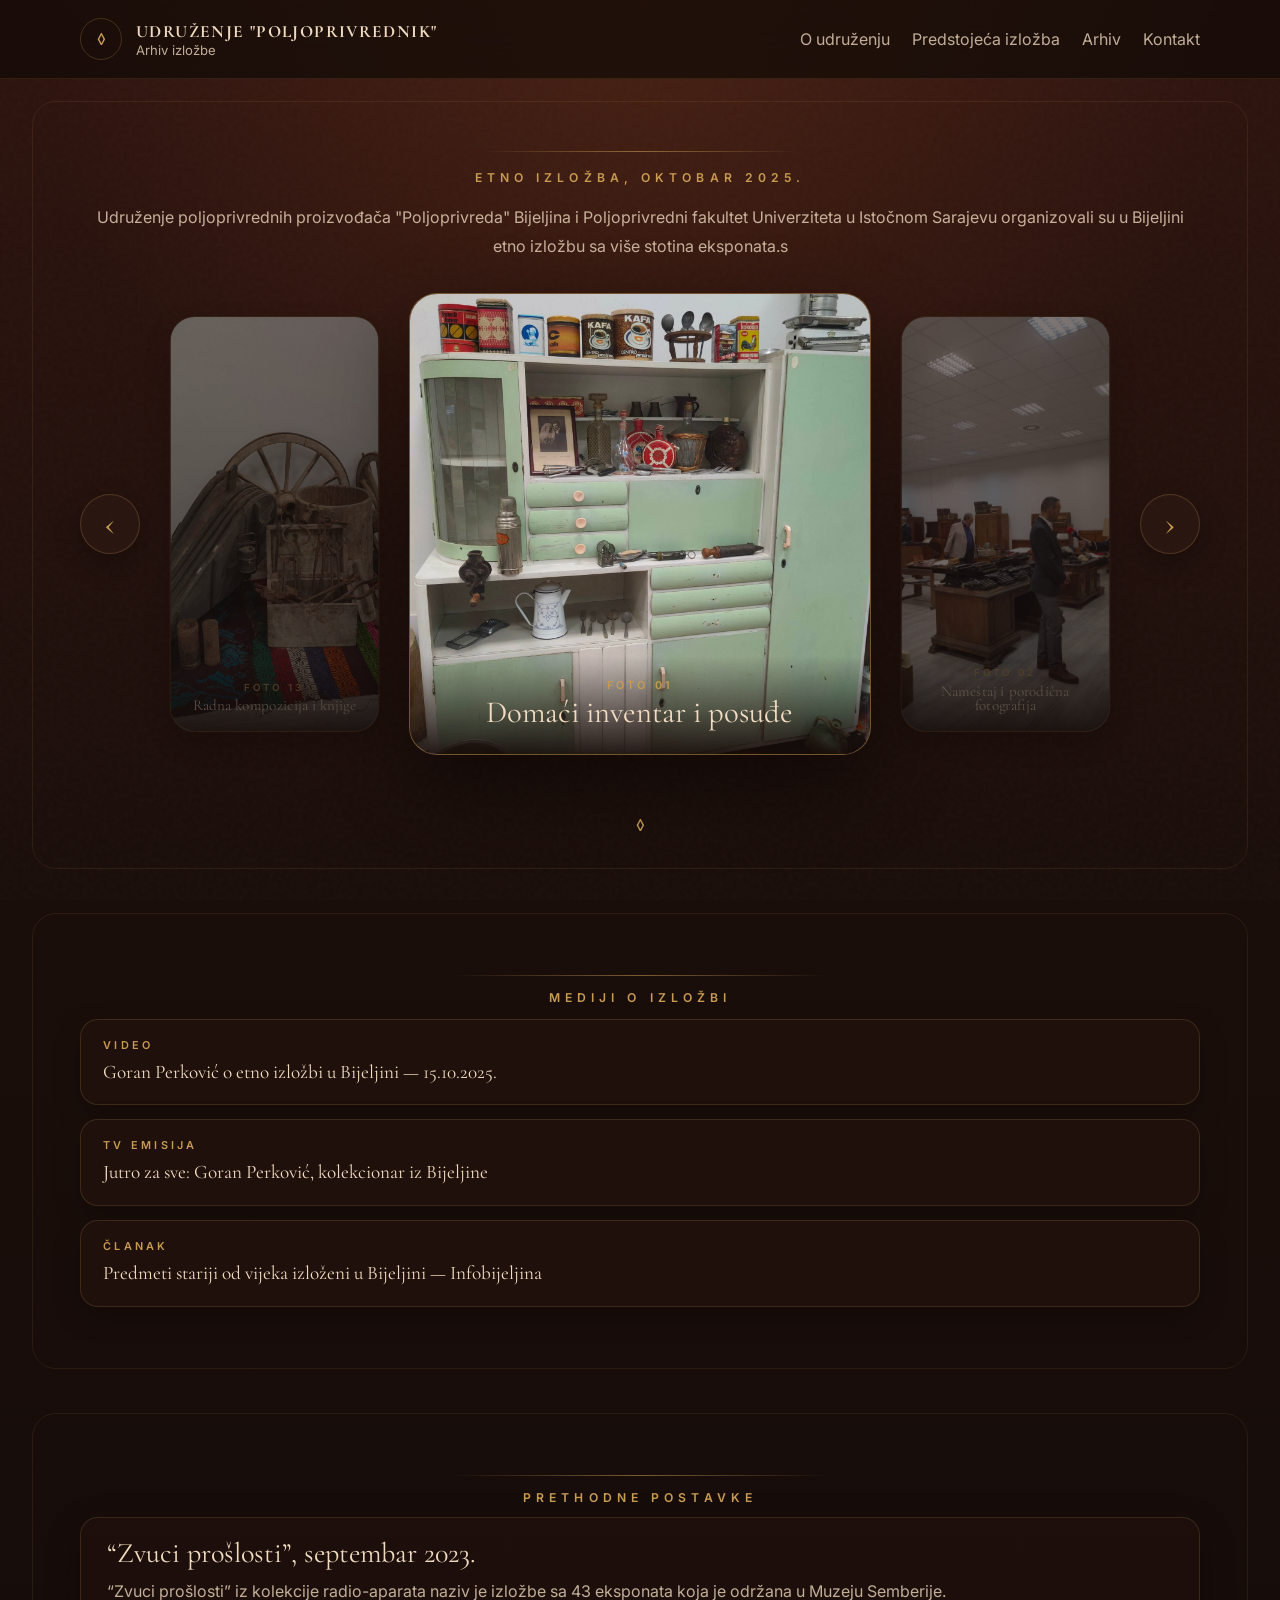
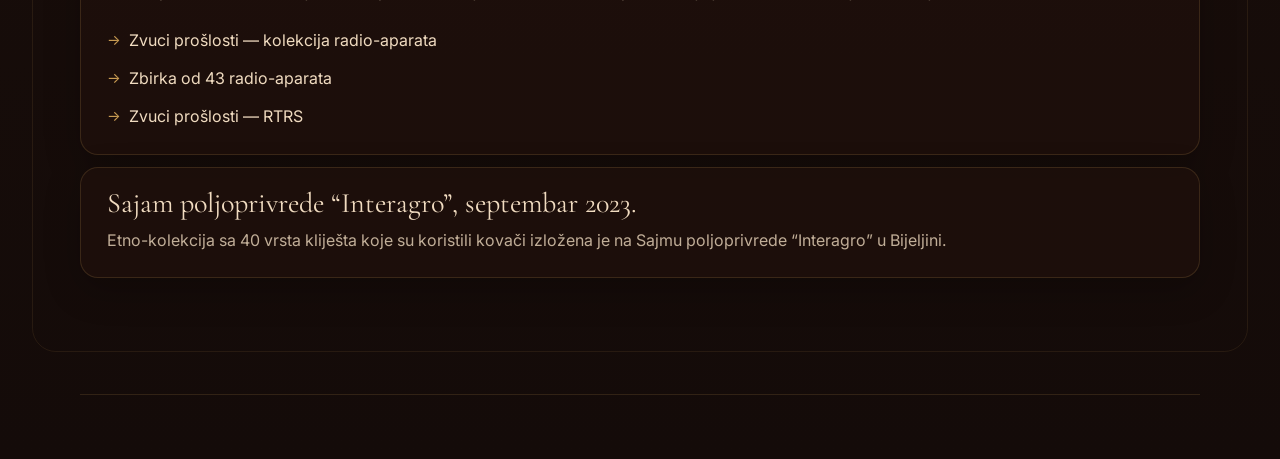
==== commit eabf8454: "prefinal version" ====
--- a/archive.html
+++ b/archive.html
@@ -3,46 +3,22 @@
   <head>
     <meta charset="UTF-8" />
     <meta name="viewport" content="width=device-width, initial-scale=1.0" />
-    <title>Arhiv 2025 | Antikviteti i nasleđe</title>
+    <title>Arhiv  | Antikviteti i nasleđe</title>
     <meta
       name="description"
-      content="Arhivska stranica sa pregledno raspoređenim fotografijama prethodne izložbe iz 2025."
-    />
-    <meta name="theme-color" content="#1d100c" />
-    <link rel="preconnect" href="https://fonts.googleapis.com" />
-    <link rel="preconnect" href="https://fonts.gstatic.com" crossorigin />
-    <link
-      href="https://fonts.googleapis.com/css2?family=Cormorant+Garamond:wght@400;500;600;700&family=Inter:wght@400;500;600;700&display=swap"
-      rel="stylesheet"
-    />
-    <link rel="icon" href="favicon.svg" type="image/svg+xml" />
-    <link rel="stylesheet" href="styles.css" />
-    <script defer src="script.js"></script>
-  </head>
-  <body class="archive-page">
-    <div class="backdrop"></div>
-    <div class="grain"></div>
-
-    <header class="site-header">
-      <div class="container header-inner">
-        <a class="brand" href="index.html">
-          <span class="brand-mark">◊</span>
-          <span>
-            <strong>Antikviteti i nasleđe</strong>
-            <small>Arhiv 2025</small>
-          </span>
-        </a>
-<!doctype html>
-<html lang="sr-Latn">
-  <head>
-    <meta charset="UTF-8" />
-    <meta name="viewport" content="width=device-width, initial-scale=1.0" />
-    <title>Arhiv 2025 | Antikviteti i nasleđe</title>
-    <meta
-      name="description"
-      content="Arhivska stranica sa pregledno raspoređenim fotografijama prethodne izložbe iz 2025."
+      content="Arhivska stranica sa pregledno raspoređenim fotografijama izložbe antikviteta i seoskog nasleđa iz 2025. godine."
     />
     <meta name="theme-color" content="#1b0f0b" />
+    <meta property="og:site_name" content="Antikviteti i nasleđe" />
+    <meta property="og:locale" content="sr_Latn_RS" />
+    <meta property="og:type" content="website" />
+    <meta property="og:title" content="Arhiv | Antikviteti i nasleđe" />
+    <meta
+      property="og:description"
+      content="Arhivska stranica sa fotografijama izložbe antikviteta i seoskog nasleđa iz 2025."
+    />
+    <meta property="og:image" content="slike/15d1168e807b13f45b83cdadcd7f8cd1.JPEG" />
+    <meta name="twitter:card" content="summary_large_image" />
     <link rel="preconnect" href="https://fonts.googleapis.com" />
     <link rel="preconnect" href="https://fonts.gstatic.com" crossorigin />
     <link
@@ -51,6 +27,7 @@
     />
     <link rel="icon" href="favicon.svg" type="image/svg+xml" />
     <link rel="stylesheet" href="styles.css" />
+    <script defer src="script.js"></script>
   </head>
   <body class="archive-page">
     <div class="page-noise"></div>
@@ -60,190 +37,219 @@
         <a class="brand" href="index.html">
           <span class="brand-mark">◊</span>
           <span>
-            <strong>Antikviteti i nasleđe</strong>
-            <small>Arhiv 2025</small>
+            <strong>Udruženje "Poljoprivrednik"</strong>
+            <small>Arhiv izložbe</small>
           </span>
         </a>
 
-        <a class="button button-secondary" href="index.html">Nazad na početnu</a>
+        <button class="menu-toggle" type="button" aria-expanded="false" aria-controls="site-nav">
+          <span></span>
+          <span></span>
+          <span></span>
+        </button>
+
+        <nav id="site-nav" class="site-nav">
+          <a href="udruzenje.html">O udruženju</a>
+          <a href="current.html">Predstojeća izložba</a>
+          <a href="archive.html" aria-current="page">Arhiv </a>
+          <a href="index.html#kontakt">Kontakt</a>
+        </nav>
       </div>
     </header>
 
     <main>
-      <section class="hero section archive-hero">
+      <section class="hero section archive-hero reveal">
         <div class="container hero-grid">
-          <div class="eyebrow">Prethodna izložba</div>
-          <h1>Arhiv 2025</h1>
-          <p class="hero-lead">
-            Fotografije su složene po temama kako bi se jasnije videlo šta je izložba obuhvatala
-            i kako izgleda razvoj postavke kroz različite cjeline.
-          </p>
-        </div>
-      </section>
-
-      <section class="section">
-        <div class="container archive-block">
+          <div class="eyebrow">Etno izložba, oktobar 2025.</div>
+          <p>Udruženje poljoprivrednih proizvođača "Poljoprivreda" Bijeljina i Poljoprivredni fakultet Univerziteta u Istočnom Sarajevu organizovali su u Bijeljini etno izložbu sa više stotina eksponata.s</p>
+           <div class="carousel" data-carousel>
+            <button
+              class="carousel-arrow carousel-prev"
+              type="button"
+              aria-label="Prethodna slika"
+            >
+              <span aria-hidden="true">‹</span>
+            </button>
+
+            <div class="carousel-stage" data-carousel-stage>
+              <article
+                class="carousel-card carousel-card-side"
+                data-carousel-side="left"
+                aria-label="Prethodna slika"
+              ></article>
+              <article
+                class="carousel-card carousel-card-active"
+                data-carousel-side="center"
+                aria-label="Centralna slika — kliknite da uvećate"
+              ></article>
+              <article
+                class="carousel-card carousel-card-side"
+                data-carousel-side="right"
+                aria-label="Sljedeća slika"
+              ></article>
+            </div>
+
+            <button
+              class="carousel-arrow carousel-next"
+              type="button"
+              aria-label="Sljedeća slika"
+            >
+              <span aria-hidden="true">›</span>
+            </button>
+          </div>
+
+         
+
+          <ul
+            class="carousel-dots"
+            role="tablist"
+            aria-label="Direktan odabir slike"
+          ></ul>
+
+         
+        </div>
+
+        <ul class="carousel-source" hidden aria-hidden="true">
+          <li><figure><img src="slike/15d1168e807b13f45b83cdadcd7f8cd1.JPEG" alt="Zeleni kuhinjski kabinet sa starim posuđem i predmetima svakodnevice" /></figure></li>
+          <li><figure><img src="slike/e76977e5ed9fd9a53d5f1b7dd45aed96.JPEG" alt="Bela komoda sa zelenim kabinetom i porodičnom fotografijom u enterijeru" /></figure></li>
+          <li><figure><img src="slike/f04a786212832e9bb50f7b159149b971.JPEG" alt="Poljoprivredni predmet sa voćem i drvenim točkom izložen u centru prostora" /></figure></li>
+          <li><figure><img src="slike/53fcc653708b9ca1f71713647edebed4.JPEG" alt="Vezeni peškiri i tkanine sa narodnim motivima" /></figure></li>
+          <li><figure><img src="slike/51e6cac5bffb1e807038c90c724919b2.JPEG" alt="Vezene tkanine i tekstilni eksponati u izložbenom prostoru" /></figure></li>
+          <li><figure><img src="slike/5b71f32cafe43effafb6071214625bbf.JPEG" alt="Detalj vezenog tekstila i narodnog ručnog rada" /></figure></li>
+          <li><figure><img src="slike/f5f7b67dc441e2810ed5166cc5172da1.JPEG" alt="Kolekcija starih telefona različitih modela i boja" /></figure></li>
+          <li><figure><img src="slike/692c655e82e0f71fed247391babae1e2.JPEG" alt="Gramofoni, ploče i radio-aparati u tehničkoj zbirci" /></figure></li>
+          <li><figure><img src="slike/80c8d444a4cf71a53687aec76bfe5ef5.JPEG" alt="Još jedna kolekcija starih telefona izložena na tamnoj podlozi" /></figure></li>
+          <li><figure><img src="slike/9df0cd8ed2c170d32f2c2eb7144285c1.JPEG" alt="Knjige, medalje i spomen predmeti raspoređeni na stolu" /></figure></li>
+          <li><figure><img src="slike/b1deaeeeb9d03b16150b17cd32c69c1f.JPEG" alt="Kompozicija sa oruđem i drvenim predmetima iz domaćinstva" /></figure></li>
+          <li><figure><img src="slike/2131a5c83cbf227c3236abeda5094811.JPEG" alt="Toaletni sto sa fenovima i kutijama iz zbirke" /></figure></li>
+          <li><figure><img src="slike/a771d8aa914f2921be78c1881a7b73ec.JPEG" alt="Drvena radna površina sa knjigama i predmetima iz zbirke" /></figure></li>
+        </ul>
+
+        <script type="application/json" id="carousel-data">
+          [
+            { "title": "Domaći inventar i posuđe", "theme": "domacinstvo" },
+            { "title": "Nameštaj i porodična fotografija", "theme": "domacinstvo" },
+            { "title": "Predmet iz svakodnevnog života", "theme": "domacinstvo" },
+            { "title": "Tekstil kao deo svakodnevice", "theme": "tekstil" },
+            { "title": "Ručno rađeni vez", "theme": "tekstil" },
+            { "title": "Raspored tekstilnih celina", "theme": "tekstil" },
+            { "title": "Telefoni kroz decenije", "theme": "tehnika" },
+            { "title": "Radio i gramofoni", "theme": "tehnika" },
+            { "title": "Razvoj kućne komunikacije", "theme": "tehnika" },
+            { "title": "Knjige i memorabilije", "theme": "memorabilije" },
+            { "title": "Predmeti iz svakodnevnog rada", "theme": "memorabilije" },
+            { "title": "Predmeti lične upotrebe", "theme": "memorabilije" },
+            { "title": "Radna kompozicija i knjige", "theme": "memorabilije" }
+          ]
+        </script>
+      </section>
+          
+        </div>
+      </section>
+
+     
+
+      <section class="section reveal">
+        <div class="container">
           <div class="section-heading">
-            <span class="eyebrow">Domaćinstvo</span>
-            <h2>Kuhinjski kabineti i pokućstvo</h2>
+            <span class="eyebrow">Mediji o izložbi</span>
+            <p></p>
+          </div>
+
+          <ul class="archive-media-list">
+            <li>
+              <span class="label">Video</span>
+              <a
+                href="https://www.youtube.com/watch?v=gKn2Y_U2BnE"
+                target="_blank"
+                rel="noopener"
+              >
+                Goran Perković o etno izložbi u Bijeljini — 15.10.2025.
+              </a>
+            </li>
+            <li>
+              <span class="label">TV emisija</span>
+              <a
+                href="https://www.youtube.com/watch?v=oej5N43hMgU"
+                target="_blank"
+                rel="noopener"
+              >
+                Jutro za sve: Goran Perković, kolekcionar iz Bijeljine
+              </a>
+            </li>
+            <li>
+              <span class="label">Članak</span>
+              <a
+                href="https://infobijeljina.com/vijesti/etno-izlozba-u-bijeljini--predmeti-stari-vise-od-vijeka-ozivjeli-duh-proslih-vremena"
+                target="_blank"
+                rel="noopener"
+              >
+                Predmeti stariji od vijeka izloženi u Bijeljini — Infobijeljina
+              </a>
+            </li>
+          </ul>
+        </div>
+      </section>
+
+      <section class="section reveal">
+        <div class="container">
+          <div class="section-heading">
+            <span class="eyebrow">Prethodne postavke</span>
+            
+          </div>
+
+          <article class="archive-event">
+            <h3>“Zvuci prošlosti”, septembar 2023.</h3>
             <p>
-              Ovaj deo prikazuje kućni nameštaj, stare ormare i predmete koji nose atmosferu
-              starog doma.
+              “Zvuci prošlosti” iz kolekcije radio-aparata naziv je izložbe sa 43
+              eksponata koja je održana u Muzeju Semberije.
             </p>
-          </div>
-
-          <div class="archive-grid archive-grid-large">
-            <figure class="archive-card archive-card-large">
-              <img src="slike/15d1168e807b13f45b83cdadcd7f8cd1.JPEG" alt="Zeleni kuhinjski kabinet sa starim posuđem i predmetima svakodnevice" loading="lazy" decoding="async" />
-              <figcaption>
-                <span class="label">Kabinet</span>
-                <h3>Domaći inventar i posuđe</h3>
-              </figcaption>
-            </figure>
-
-            <figure class="archive-card">
-              <img src="slike/e76977e5ed9fd9a53d5f1b7dd45aed96.JPEG" alt="Bela komoda sa zelenim kabinetom i fotografijom u prostoru" loading="lazy" decoding="async" />
-              <figcaption>
-                <span class="label">Enterijer</span>
-                <h3>Nameštaj i porodična fotografija</h3>
-              </figcaption>
-            </figure>
-
-            <figure class="archive-card">
-              <img src="slike/f04a786212832e9bb50f7b159149b971.JPEG" alt="Poljoprivredni predmet sa voćem i točkom u centru prostora" loading="lazy" decoding="async" />
-              <figcaption>
-                <span class="label">Radni predmet</span>
-                <h3>Predmet iz svakodnevnog rada</h3>
-              </figcaption>
-            </figure>
-          </div>
-        </div>
-      </section>
-
-      <section class="section">
-        <div class="container archive-block">
-          <div class="section-heading">
-            <span class="eyebrow">Tekstil</span>
-            <h2>Vez, peškiri i ručni radovi</h2>
+            <ul class="archive-event-links">
+              <li>
+                <a
+                  href="https://ntvarena.com/zvuci-proslosti-iz-kolekcije-radio-aparata-gorana-perkovica/"
+                  target="_blank"
+                  rel="noopener"
+                >
+                  Zvuci prošlosti — kolekcija radio-aparata
+                </a>
+              </li>
+              <li>
+                <a
+                  href="https://bijeljina.com/drustvo/cetrdeset-i-tri-radio-aparata-iz-zbirke-gorana-perkovica/"
+                  target="_blank"
+                  rel="noopener"
+                >
+                  Zbirka od 43 radio-aparata
+                </a>
+              </li>
+              <li>
+                <a
+                  href="https://www.rtrs.tv/vijesti/vijest.php?id=527618"
+                  target="_blank"
+                  rel="noopener"
+                >
+                  Zvuci prošlosti — RTRS
+                </a>
+              </li>
+            </ul>
+          </article>
+
+          <article class="archive-event">
+            <h3>Sajam poljoprivrede “Interagro”, septembar 2023.</h3>
             <p>
-              Tekstilni dio je odvojen kako bi se jasno videli vezovi, natpisi i narodna
-              ornamentika.
+              Etno-kolekcija sa 40 vrsta kliješta koje su koristili kovači izložena je
+              na Sajmu poljoprivrede “Interagro” u Bijeljini.
             </p>
-          </div>
-
-          <div class="archive-grid">
-            <figure class="archive-card archive-card-large">
-              <img src="slike/53fcc653708b9ca1f71713647edebed4.JPEG" alt="Vezeni peškiri i tkanine sa narodnim motivima" loading="lazy" decoding="async" />
-              <figcaption>
-                <span class="label">Narodni motivi</span>
-                <h3>Tekstil kao deo svakodnevice</h3>
-              </figcaption>
-            </figure>
-
-            <figure class="archive-card">
-              <img src="slike/51e6cac5bffb1e807038c90c724919b2.JPEG" alt="Tekstilni eksponati i vezene tkanine u prostoru" loading="lazy" decoding="async" />
-              <figcaption>
-                <span class="label">Platno</span>
-                <h3>Ručno rađeni vez</h3>
-              </figcaption>
-            </figure>
-
-            <figure class="archive-card">
-              <img src="slike/5b71f32cafe43effafb6071214625bbf.JPEG" alt="Drugi prikaz vezenog tekstila i narodnog ručnog rada" loading="lazy" decoding="async" />
-              <figcaption>
-                <span class="label">Detalj</span>
-                <h3>Raspored tekstilnih celina</h3>
-              </figcaption>
-            </figure>
-          </div>
-        </div>
-      </section>
-
-      <section class="section">
-        <div class="container archive-block">
-          <div class="section-heading">
-            <span class="eyebrow">Tehnika</span>
-            <h2>Telefoni, gramofoni i radio-aparati</h2>
-            <p>
-              Tehnički predmeti su raspoređeni zasebno da se čita kako se svakodnevni život
-              menjao kroz decenije.
-            </p>
-          </div>
-
-          <div class="archive-grid archive-grid-large">
-            <figure class="archive-card archive-card-large">
-              <img src="slike/f5f7b67dc441e2810ed5166cc5172da1.JPEG" alt="Kolekcija starih telefona različitih modela i boja" loading="lazy" decoding="async" />
-              <figcaption>
-                <span class="label">Telefoni</span>
-                <h3>Telefoni kroz decenije</h3>
-              </figcaption>
-            </figure>
-
-            <figure class="archive-card">
-              <img src="slike/692c655e82e0f71fed247391babae1e2.JPEG" alt="Gramofoni, ploče i radio-aparati kao deo tehničke zbirke" loading="lazy" decoding="async" />
-              <figcaption>
-                <span class="label">Zvuk</span>
-                <h3>Radio i gramofoni</h3>
-              </figcaption>
-            </figure>
-
-            <figure class="archive-card">
-              <img src="slike/80c8d444a4cf71a53687aec76bfe5ef5.JPEG" alt="Još jedna kolekcija starih telefona na tamnoj podlozi" loading="lazy" decoding="async" />
-              <figcaption>
-                <span class="label">Komunikacija</span>
-                <h3>Razvoj kućne komunikacije</h3>
-              </figcaption>
-            </figure>
-          </div>
-        </div>
-      </section>
-
-      <section class="section">
-        <div class="container archive-block">
-          <div class="section-heading">
-            <span class="eyebrow">Memorabilije</span>
-            <h2>Knjige, alati i sitni predmeti</h2>
-            <p>
-              Završni blok arhiva okuplja knjige, plakete, ručne alate i predmete koji daju
-              širinu čitavoj izložbenoj priči.
-            </p>
-          </div>
-
-          <div class="archive-grid archive-final-grid">
-            <figure class="archive-card">
-              <img src="slike/9df0cd8ed2c170d32f2c2eb7144285c1.JPEG" alt="Knjige, medalje i spomen predmeti raspoređeni na stolu" loading="lazy" decoding="async" />
-              <figcaption>
-                <span class="label">Spomeni</span>
-                <h3>Knjige i memorabilije</h3>
-              </figcaption>
-            </figure>
-
-            <figure class="archive-card">
-              <img src="slike/b1deaeeeb9d03b16150b17cd32c69c1f.JPEG" alt="Kompozicija sa oruđem i drvenim predmetima iz domaćinstva" loading="lazy" decoding="async" />
-              <figcaption>
-                <span class="label">Rad</span>
-                <h3>Predmeti iz svakodnevnog rada</h3>
-              </figcaption>
-            </figure>
-
-            <figure class="archive-card">
-              <img src="slike/2131a5c83cbf227c3236abeda5094811.JPEG" alt="Toaletni sto sa fenovima i kutijama iz zbirke" loading="lazy" decoding="async" />
-              <figcaption>
-                <span class="label">Lične stvari</span>
-                <h3>Predmeti lične upotrebe</h3>
-              </figcaption>
-            </figure>
-
-            <figure class="archive-card">
-              <img src="slike/a771d8aa914f2921be78c1881a7b73ec.JPEG" alt="Drvena radna površina sa knjigama i predmetima iz zbirke" loading="lazy" decoding="async" />
-              <figcaption>
-                <span class="label">Raspored</span>
-                <h3>Radna kompozicija i knjige</h3>
-              </figcaption>
-            </figure>
-          </div>
+          </article>
         </div>
       </section>
     </main>
+
+    <footer class="site-footer">
+      <div class="container footer-inner">
+       
+      </div>
+    </footer>
   </body>
 </html>
--- a/styles.css
+++ b/styles.css
@@ -80,6 +80,15 @@
   border-bottom: 1px solid rgba(200, 155, 82, 0.14);
 }
 
+.brand-title{
+  font: size 10px;
+}
+.site-header .brand-subtitle{
+  color: var(--muted);
+  font-size: 1rem;
+  padding: 5px;
+}
+
 .header-inner {
   display: flex;
   align-items: center;
@@ -178,7 +187,7 @@
 h3 {
   margin: 0;
   font-family: "Cormorant Garamond", Georgia, serif;
-  font-weight: 600;
+  font-weight: 400;
   line-height: 0.95;
 }
 
@@ -318,7 +327,7 @@
 }
 
 .section-heading::after {
-  content: "◊";
+  
   display: grid;
   place-items: center;
   width: 24px;
@@ -384,10 +393,38 @@
   padding: clamp(24px, 4vw, 48px);
 }
 
+#o-udruzenju .section-heading {
+  margin-bottom: 32px;
+}
+
+.about-prose {
+  display: grid;
+  gap: 18px;
+  max-width: 880px;
+  margin: 0 auto 36px;
+}
+
+.about-prose p {
+  font-size: 1.02rem;
+  line-height: 1.85;
+}
+
+.about-lead {
+  color: var(--text);
+  font-size: 1.05rem;
+}
+
 .about-cards {
   display: grid;
-  grid-template-columns: repeat(3, minmax(0, 1fr));
+  grid-template-columns: repeat(4, minmax(0, 1fr));
   gap: 16px;
+  list-style: none;
+  margin: 0;
+  padding: 0;
+}
+
+.about-cards .info-card {
+  text-align: center;
 }
 
 .info-card {
@@ -395,16 +432,248 @@
   box-shadow: 0 12px 36px rgba(0, 0, 0, 0.24);
 }
 
-.archive-teaser {
-  display: grid;
-  gap: 22px;
+.intro-cta {
+  justify-self: start;
+  margin-top: 6px;
+}
+
+.category-grid {
+  display: grid;
+  grid-template-columns: repeat(4, minmax(0, 1fr));
+  gap: 18px;
+  margin-top: 18px;
+}
+
+.category-card {
+  position: relative;
+  display: block;
+  min-height: 260px;
+  border-radius: var(--radius-md);
+  overflow: hidden;
+  border: 1px solid rgba(200, 155, 82, 0.18);
+  background-color: #25130f;
+  background-image: linear-gradient(180deg, rgba(20, 11, 8, 0.35), rgba(20, 11, 8, 0.85)), var(--card-bg);
+  background-size: cover;
+  background-position: center;
+  color: var(--text);
+  text-decoration: none;
+  transition: transform 200ms ease, border-color 200ms ease;
+  box-shadow: 0 12px 36px rgba(0, 0, 0, 0.28);
+}
+
+.category-card:hover {
+  transform: translateY(-3px);
+  border-color: rgba(200, 155, 82, 0.5);
+}
+
+.category-overlay {
+  position: absolute;
+  inset: auto 0 0 0;
+  padding: 22px 22px 24px;
+  display: grid;
+  gap: 6px;
+}
+
+.category-overlay h3 {
+  font-size: 1.6rem;
+}
+
+.category-overlay p {
+  font-size: 0.95rem;
+}
+
+.contribute-grid {
+  display: grid;
+  grid-template-columns: minmax(0, 1fr) minmax(0, 1.05fr);
+  gap: 28px;
+  align-items: start;
+}
+
+.contribute-list {
+  list-style: none;
+  margin: 0;
+  padding: 0;
+  display: grid;
+  gap: 14px;
+}
+
+.contribute-list li {
+  padding: 18px 20px;
+  border: 1px solid rgba(200, 155, 82, 0.18);
+  border-radius: var(--radius-md);
+  background: rgba(34, 18, 13, 0.74);
+  box-shadow: 0 10px 28px rgba(0, 0, 0, 0.22);
+  display: grid;
+  gap: 6px;
+}
+
+.contact-card {
+  align-items: stretch;
+}
+
+.contact-info {
+  display: grid;
+  align-content: start;
+  gap: 18px;
+}
+
+.contact-list {
+  list-style: none;
+  margin: 0;
+  padding: 0;
+  display: grid;
+  gap: 14px;
+}
+
+.contact-list li {
+  display: grid;
+  gap: 6px;
+  padding: 14px 16px;
+  border: 1px solid rgba(200, 155, 82, 0.16);
+  border-radius: var(--radius-sm);
+  background: rgba(34, 18, 13, 0.56);
+}
+
+.contact-list a {
+  color: var(--text);
+  text-decoration: none;
+}
+
+.contact-list a:hover {
+  color: var(--gold);
+}
+
+.form-status {
+  margin-top: 4px;
+  padding: 12px 14px;
+  border-radius: var(--radius-sm);
+  background: rgba(200, 155, 82, 0.14);
+  border: 1px solid rgba(200, 155, 82, 0.32);
+  color: var(--text);
+  font-size: 0.95rem;
+}
+
+.footer-meta {
+  display: flex;
+  align-items: center;
+  gap: 14px;
+  flex-wrap: wrap;
+}
+
+.footer-meta a {
+  color: var(--muted);
+  text-decoration: none;
+}
+
+.footer-meta a:hover {
+  color: var(--text);
+}
+
+.header-action {
+  white-space: nowrap;
+}
+
+.current-hero {
+  padding-top: 72px;
+  padding-bottom: 40px;
+}
+
+.current-grid {
+  display: grid;
+  grid-template-columns: repeat(3, minmax(0, 1fr));
+  gap: 28px;
+}
+
+.current-card {
+  margin: 0;
+  overflow: hidden;
+  border: 1px solid rgba(200, 155, 82, 0.18);
+  border-radius: var(--radius-lg);
+  background: var(--panel-strong);
+  box-shadow: 0 14px 40px rgba(0, 0, 0, 0.32);
+}
+
+.current-card img {
+  display: block;
+  width: 100%;
+  height: 280px;
+  object-fit: cover;
+  background: #25130f;
+}
+
+.current-card figcaption {
+  display: grid;
+  gap: 8px;
+  padding: 22px 24px 24px;
+}
+
+.current-card h3 {
+  font-size: clamp(1.4rem, 2.1vw, 1.9rem);
+}
+
+.current-card-feature {
+  grid-column: span 2;
+}
+
+.current-card-feature img {
+  height: 380px;
+}
+
+.current-divider {
+  padding: 40px 0 8px;
+}
+
+.current-divider .section-heading::before,
+.current-divider .section-heading::after {
+  display: none;
+}
+
+.current-teaser {
+  display: grid;
+  gap: 28px;
   justify-items: center;
-  text-align: center;
-  padding: 18px 0;
-}
-
-.archive-teaser .section-heading {
-  justify-items: center;
+  margin-top: 6px;
+}
+
+.current-teaser-grid {
+  display: grid;
+  grid-template-columns: repeat(4, minmax(0, 1fr));
+  gap: 18px;
+  width: 100%;
+}
+
+.current-teaser-card {
+  display: block;
+  overflow: hidden;
+  border-radius: var(--radius-md);
+  border: 1px solid rgba(200, 155, 82, 0.2);
+  background: var(--panel-strong);
+  box-shadow: 0 10px 30px rgba(0, 0, 0, 0.28);
+  aspect-ratio: 4 / 3;
+}
+
+.current-teaser-card img {
+  display: block;
+  width: 100%;
+  height: 100%;
+  object-fit: cover;
+  transition: transform 240ms ease;
+}
+
+.current-teaser-card:hover img {
+  transform: scale(1.04);
+}
+
+.current-teaser-cta {
+  justify-self: center;
+}
+
+.header-actions,
+.footer-actions {
+  display: flex;
+  align-items: center;
+  gap: 10px;
+  flex-wrap: wrap;
 }
 
 .contact-card {
@@ -540,14 +809,35 @@
   .intro-grid,
   .feature-card,
   .contact-card,
+  .contribute-grid,
   .archive-grid-large,
   .archive-final-grid {
     grid-template-columns: 1fr;
   }
 
-  .about-cards,
   .archive-grid {
     grid-template-columns: 1fr;
+  }
+
+  .current-grid {
+    grid-template-columns: repeat(2, minmax(0, 1fr));
+    gap: 22px;
+  }
+
+  .current-card-feature {
+    grid-column: span 2;
+  }
+
+  .about-cards {
+    grid-template-columns: repeat(2, minmax(0, 1fr));
+  }
+
+  .category-grid {
+    grid-template-columns: repeat(2, minmax(0, 1fr));
+  }
+
+  .current-teaser-grid {
+    grid-template-columns: repeat(2, minmax(0, 1fr));
   }
 
   .archive-card-large {
@@ -621,4 +911,739 @@
     flex-direction: column;
     align-items: start;
   }
-}
+
+  .about-cards {
+    grid-template-columns: 1fr;
+  }
+
+  .current-grid {
+    grid-template-columns: 1fr;
+  }
+
+  .current-card-feature {
+    grid-column: auto;
+  }
+
+  .current-teaser-grid {
+    grid-template-columns: 1fr;
+  }
+}
+
+/* Accessibility: visible keyboard focus */
+:focus-visible {
+  outline: 2px solid var(--gold);
+  outline-offset: 3px;
+}
+
+/* Accessibility: respect reduced-motion preference */
+@media (prefers-reduced-motion: reduce) {
+  html {
+    scroll-behavior: auto;
+  }
+
+  .reveal {
+    opacity: 1;
+    transform: none;
+    transition: none;
+  }
+
+  .button,
+  .category-card,
+  .current-teaser-card img {
+    transition: none;
+  }
+
+  * {
+    animation-duration: 0.001ms !important;
+    animation-iteration-count: 1 !important;
+  }
+}
+
+/* Lightbox for gallery pages */
+.lightbox {
+  position: fixed;
+  inset: 0;
+  z-index: 100;
+  display: grid;
+  place-items: center;
+  padding: 24px;
+  background: rgba(10, 5, 3, 0.94);
+  opacity: 0;
+  pointer-events: none;
+  transition: opacity 200ms ease;
+}
+
+.lightbox.is-open {
+  opacity: 1;
+  pointer-events: auto;
+}
+
+.lightbox-figure {
+  margin: 0;
+  display: grid;
+  gap: 14px;
+  max-width: min(1000px, 92vw);
+  text-align: center;
+}
+
+.lightbox-figure img {
+  max-width: 100%;
+  max-height: 82vh;
+  width: auto;
+  margin: 0 auto;
+  border-radius: 12px;
+  box-shadow: 0 30px 80px rgba(0, 0, 0, 0.6);
+}
+
+.lightbox-figure figcaption {
+  color: var(--text);
+  font-family: "Cormorant Garamond", Georgia, serif;
+  font-size: 1.3rem;
+}
+
+.lightbox-close,
+.lightbox-nav {
+  position: absolute;
+  border: 1px solid var(--line);
+  background: rgba(43, 24, 18, 0.9);
+  color: var(--text);
+  cursor: pointer;
+  border-radius: 999px;
+  transition: border-color 180ms ease, background 180ms ease;
+}
+
+.lightbox-close:hover,
+.lightbox-nav:hover {
+  border-color: var(--gold);
+}
+
+.lightbox-close {
+  top: 20px;
+  right: 20px;
+  width: 48px;
+  height: 48px;
+  font-size: 1.7rem;
+  line-height: 1;
+}
+
+.lightbox-nav {
+  top: 50%;
+  transform: translateY(-50%);
+  width: 52px;
+  height: 52px;
+  font-size: 2.1rem;
+  line-height: 1;
+}
+
+.lightbox-prev {
+  left: 18px;
+}
+
+.lightbox-next {
+  right: 18px;
+}
+
+.no-scroll {
+  overflow: hidden;
+}
+
+/* "O udruženju" dedicated page */
+.udruzenje-hero {
+  padding-top: 72px;
+  padding-bottom: 64px;
+}
+
+.about-cta {
+  display: grid;
+  justify-items: center;
+  text-align: center;
+  gap: 14px;
+  margin-top: 38px;
+  padding: 28px 24px;
+  border: 1px solid rgba(200, 155, 82, 0.18);
+  border-radius: var(--radius-md);
+  background: rgba(34, 18, 13, 0.6);
+  box-shadow: 0 12px 36px rgba(0, 0, 0, 0.24);
+}
+
+.about-cta p {
+  max-width: 540px;
+  color: var(--muted);
+}
+
+.contact-person {
+  display: inline-block;
+  margin-top: 2px;
+  padding: 6px 12px;
+  border-radius: 999px;
+  background: linear-gradient(180deg, rgba(200, 155, 82, 0.32), rgba(200, 155, 82, 0.16));
+  color: var(--text);
+  font-family: "Cormorant Garamond", Georgia, serif;
+  font-size: 1.18rem;
+  letter-spacing: 0.04em;
+  box-shadow: inset 0 0 0 1px rgba(200, 155, 82, 0.18);
+}
+
+.outro-cta {
+  display: grid;
+  gap: 22px;
+  justify-items: start;
+}
+
+.outro-cta-actions {
+  display: flex;
+  flex-wrap: wrap;
+  gap: 12px;
+}
+
+/* Carousel gallery for current exhibition */
+.carousel {
+  display: grid;
+  grid-template-columns: auto minmax(0, 1fr) auto;
+  align-items: center;
+  gap: 18px;
+  margin-top: 14px;
+}
+
+.carousel-arrow {
+  display: inline-grid;
+  place-items: center;
+  width: 60px;
+  height: 60px;
+  border: 1px solid var(--line);
+  border-radius: 999px;
+  background: rgba(43, 24, 18, 0.84);
+  color: var(--gold);
+  font-size: 2.4rem;
+  line-height: 1;
+  cursor: pointer;
+  transition: transform 220ms ease, border-color 220ms ease,
+    background 220ms ease, color 220ms ease, box-shadow 220ms ease;
+  flex-shrink: 0;
+  box-shadow: 0 10px 28px rgba(0, 0, 0, 0.28);
+  font-family: "Cormorant Garamond", Georgia, serif;
+}
+
+.carousel-arrow:hover {
+  border-color: rgba(200, 155, 82, 0.7);
+  background: rgba(200, 155, 82, 0.2);
+  color: var(--text);
+  transform: translateY(-2px) scale(1.06);
+  box-shadow: 0 16px 36px rgba(0, 0, 0, 0.38);
+}
+
+.carousel-arrow:active {
+  transform: scale(0.94);
+}
+
+.carousel-arrow:focus-visible {
+  outline: 2px solid var(--gold);
+  outline-offset: 3px;
+}
+
+.carousel-stage {
+  display: grid;
+  grid-template-columns: 0.78fr 1.55fr 0.78fr;
+  gap: 18px;
+  align-items: stretch;
+  min-width: 0;
+}
+
+.carousel-card {
+  position: relative;
+  display: block;
+  margin: 0;
+  border-radius: var(--radius-lg);
+  overflow: hidden;
+  background: var(--panel-strong);
+  border: 1px solid rgba(200, 155, 82, 0.2);
+  cursor: pointer;
+  transition: transform 460ms cubic-bezier(0.22, 1, 0.36, 1),
+    filter 380ms ease, opacity 380ms ease, box-shadow 380ms ease,
+    border-color 220ms ease;
+}
+
+.carousel-card img {
+  display: block;
+  width: 100%;
+  height: 460px;
+  object-fit: cover;
+  background: #25130f;
+  transition: transform 520ms ease;
+}
+
+.carousel-card-side {
+  transform: scale(0.9);
+  filter: brightness(0.66) saturate(0.92);
+  opacity: 0.72;
+  box-shadow: 0 12px 32px rgba(0, 0, 0, 0.26);
+}
+
+.carousel-card-side::after {
+  content: "";
+  position: absolute;
+  inset: 0;
+  background: linear-gradient(
+    135deg,
+    rgba(20, 11, 8, 0) 0%,
+    rgba(20, 11, 8, 0.34) 100%
+  );
+  pointer-events: none;
+  transition: opacity 220ms ease;
+}
+
+.carousel-card-active {
+  transform: scale(1);
+  filter: brightness(1);
+  opacity: 1;
+  z-index: 2;
+  box-shadow: 0 30px 80px rgba(0, 0, 0, 0.46);
+  border-color: rgba(200, 155, 82, 0.42);
+}
+
+.carousel-card figcaption {
+  display: grid;
+  gap: 6px;
+  padding: 18px 22px 20px;
+  background: linear-gradient(
+    180deg,
+    rgba(20, 11, 8, 0) 0%,
+    rgba(20, 11, 8, 0.9) 100%
+  );
+  position: absolute;
+  inset: auto 0 0 0;
+  transition: padding-bottom 220ms ease;
+}
+
+.carousel-card-active figcaption {
+  padding: 22px 26px 26px;
+}
+
+.carousel-card-side figcaption {
+  opacity: 0.9;
+}
+
+.carousel-card-side figcaption h3 {
+  font-size: 1.05rem;
+}
+
+.carousel-card-active figcaption h3 {
+  font-size: clamp(1.5rem, 2.4vw, 2.05rem);
+}
+
+.carousel-card figcaption h3 {
+  color: var(--text);
+}
+
+/* Hover animations */
+.carousel-card:hover {
+  box-shadow: 0 26px 70px rgba(0, 0, 0, 0.42);
+}
+
+.carousel-card-active:hover {
+  transform: translateY(-4px) scale(1.012);
+  box-shadow: 0 34px 90px rgba(200, 155, 82, 0.18),
+    0 18px 60px rgba(0, 0, 0, 0.5);
+}
+
+.carousel-card-active:hover img {
+  transform: scale(1.05);
+}
+
+.carousel-card-side:hover {
+  transform: scale(0.95) translateY(-3px);
+  filter: brightness(0.92);
+  opacity: 1;
+  border-color: rgba(200, 155, 82, 0.5);
+}
+
+.carousel-card-side:hover::after {
+  opacity: 0.5;
+}
+
+.carousel-card-side:hover img {
+  transform: scale(1.04);
+}
+
+.carousel-card:focus-visible {
+  outline: 2px solid var(--gold);
+  outline-offset: 4px;
+}
+
+.carousel-caption {
+  display: grid;
+  gap: 8px;
+  text-align: center;
+  margin: 28px auto 0;
+  padding: 20px 24px;
+  border: 1px solid rgba(200, 155, 82, 0.18);
+  border-radius: var(--radius-md);
+  background: rgba(34, 18, 13, 0.6);
+  box-shadow: 0 12px 36px rgba(0, 0, 0, 0.24);
+  max-width: 920px;
+  transition: border-color 240ms ease, transform 240ms ease;
+}
+
+.carousel-caption-meta {
+  display: inline-flex;
+  flex-wrap: wrap;
+  align-items: center;
+  justify-content: center;
+  gap: 14px;
+  margin-bottom: 2px;
+}
+
+.carousel-theme-chip {
+  display: inline-flex;
+  align-items: center;
+  gap: 6px;
+  padding: 5px 12px;
+  border: 1px solid rgba(200, 155, 82, 0.36);
+  border-radius: 999px;
+  background: linear-gradient(180deg, rgba(200, 155, 82, 0.22), rgba(200, 155, 82, 0.08));
+  color: var(--gold);
+  font-size: 0.74rem;
+  letter-spacing: 0.3em;
+  text-transform: uppercase;
+  font-weight: 600;
+  box-shadow: inset 0 0 0 1px rgba(200, 155, 82, 0.14);
+  transition: transform 220ms ease, box-shadow 220ms ease;
+}
+
+.carousel-theme-chip[hidden] {
+  display: none;
+}
+
+.carousel-caption:hover .carousel-theme-chip {
+  transform: translateY(-1px);
+  box-shadow: 0 4px 18px rgba(200, 155, 82, 0.2),
+    inset 0 0 0 1px rgba(200, 155, 82, 0.22);
+}
+
+.carousel-caption:hover {
+  border-color: rgba(200, 155, 82, 0.4);
+  transform: translateY(-1px);
+}
+
+.carousel-caption h3 {
+  font-size: clamp(1.45rem, 2.5vw, 2.2rem);
+  margin: 0;
+}
+
+.carousel-caption p {
+  color: var(--muted);
+  font-size: 1rem;
+  max-width: 720px;
+  margin: 0 auto;
+  line-height: 1.7;
+}
+
+.carousel-dots {
+  list-style: none;
+  margin: 22px auto 0;
+  padding: 0;
+  display: flex;
+  flex-wrap: wrap;
+  justify-content: center;
+  gap: 8px;
+  max-width: 760px;
+}
+
+.carousel-dot {
+  width: 32px;
+  height: 5px;
+  border-radius: 999px;
+  background: rgba(240, 219, 192, 0.18);
+  border: none;
+  cursor: pointer;
+  padding: 0;
+  transition: background 200ms ease, transform 200ms ease,
+    box-shadow 220ms ease;
+}
+
+.carousel-dot[aria-current="true"] {
+  background: linear-gradient(
+    90deg,
+    rgba(200, 155, 82, 0.92),
+    rgba(200, 155, 82, 0.55)
+  );
+  transform: scaleY(1.6);
+  box-shadow: 0 0 14px rgba(200, 155, 82, 0.5);
+}
+
+.carousel-dot:hover {
+  background: rgba(200, 155, 82, 0.5);
+  transform: scaleY(1.3);
+}
+
+.carousel-dot:focus-visible {
+  outline: 2px solid var(--gold);
+  outline-offset: 3px;
+}
+
+.carousel-hint {
+  display: flex;
+  flex-wrap: wrap;
+  justify-content: center;
+  gap: 6px;
+  align-items: center;
+  margin: 22px auto 0;
+  color: var(--muted);
+  font-size: 0.92rem;
+  text-align: center;
+}
+
+.carousel-hint kbd {
+  display: inline-grid;
+  place-items: center;
+  min-width: 24px;
+  padding: 2px 6px;
+  border: 1px solid rgba(200, 155, 82, 0.4);
+  border-radius: 6px;
+  background: rgba(43, 24, 18, 0.84);
+  color: var(--text);
+  font-family: "Inter", system-ui, sans-serif;
+  font-size: 0.82rem;
+}
+
+/* Archive theme tabs (archive.html) */
+.archive-themes {
+  display: flex;
+  flex-wrap: wrap;
+  justify-content: center;
+  gap: 10px;
+  margin: 20px auto 28px;
+}
+
+.archive-theme-tab {
+  display: inline-flex;
+  align-items: center;
+  gap: 10px;
+  padding: 10px 18px;
+  border: 1px solid var(--line);
+  border-radius: 999px;
+  background: rgba(43, 24, 18, 0.78);
+  color: var(--text);
+  font: inherit;
+  font-size: 0.86rem;
+  letter-spacing: 0.16em;
+  text-transform: uppercase;
+  text-decoration: none;
+  cursor: pointer;
+  box-shadow: 0 8px 22px rgba(0, 0, 0, 0.22);
+  transition: transform 220ms cubic-bezier(0.22, 1, 0.36, 1),
+    border-color 220ms ease, background 220ms ease,
+    box-shadow 220ms ease, color 220ms ease;
+}
+
+.archive-theme-tab .archive-theme-index {
+  display: inline-grid;
+  place-items: center;
+  width: 24px;
+  height: 24px;
+  border-radius: 999px;
+  background: rgba(200, 155, 82, 0.22);
+  color: var(--gold);
+  font-family: "Cormorant Garamond", Georgia, serif;
+  font-size: 0.78rem;
+  letter-spacing: 0.04em;
+  transition: background 220ms ease, color 220ms ease;
+}
+
+.archive-theme-tab:hover {
+  transform: translateY(-3px);
+  border-color: rgba(200, 155, 82, 0.6);
+  background: rgba(200, 155, 82, 0.18);
+  box-shadow: 0 14px 32px rgba(0, 0, 0, 0.32);
+  color: var(--text);
+}
+
+.archive-theme-tab:hover .archive-theme-index {
+  background: rgba(200, 155, 82, 0.5);
+  color: var(--text);
+}
+
+.archive-theme-tab:focus-visible {
+  outline: 2px solid var(--gold);
+  outline-offset: 3px;
+}
+
+.archive-theme-tab[aria-current="true"] {
+  background: linear-gradient(180deg, rgba(200, 155, 82, 0.32), rgba(200, 155, 82, 0.16));
+  border-color: rgba(200, 155, 82, 0.7);
+  color: var(--text);
+  box-shadow: 0 10px 28px rgba(200, 155, 82, 0.18),
+    0 6px 18px rgba(0, 0, 0, 0.32);
+}
+
+.archive-theme-tab[aria-current="true"] .archive-theme-index {
+  background: rgba(200, 155, 82, 0.78);
+  color: #1a0e0a;
+}
+
+.archive-theme-anchor {
+  display: block;
+  height: 0;
+  scroll-margin-top: 90px;
+}
+
+/* Archive media list (TV, video, articles) */
+.archive-media-list {
+  list-style: none;
+  margin: 0;
+  padding: 0;
+  display: grid;
+  gap: 14px;
+}
+
+.archive-media-list li {
+  display: grid;
+  grid-template-columns: minmax(0, 1fr);
+  gap: 6px;
+  padding: 18px 22px;
+  border: 1px solid rgba(200, 155, 82, 0.18);
+  border-radius: var(--radius-md);
+  background: rgba(34, 18, 13, 0.74);
+  box-shadow: 0 10px 28px rgba(0, 0, 0, 0.22);
+  transition: transform 220ms ease, border-color 220ms ease,
+    background 220ms ease, box-shadow 220ms ease;
+}
+
+.archive-media-list li:hover {
+  transform: translateY(-3px);
+  border-color: rgba(200, 155, 82, 0.5);
+  background: rgba(200, 155, 82, 0.08);
+  box-shadow: 0 16px 36px rgba(0, 0, 0, 0.3);
+}
+
+.archive-media-list li .label {
+  align-self: start;
+}
+
+.archive-media-list a {
+  color: var(--text);
+  text-decoration: none;
+  font-family: "Cormorant Garamond", Georgia, serif;
+  font-size: 1.2rem;
+  line-height: 1.5;
+  transition: color 180ms ease;
+}
+
+.archive-media-list a:hover {
+  color: var(--gold);
+}
+
+/* Previous events */
+.archive-event {
+  display: grid;
+  gap: 10px;
+  margin: 12px auto;
+  padding: 22px 26px;
+  border: 1px solid rgba(200, 155, 82, 0.18);
+  border-radius: var(--radius-md);
+  background: rgba(34, 18, 13, 0.6);
+  box-shadow: 0 12px 36px rgba(0, 0, 0, 0.22);
+}
+
+.archive-event h3 {
+  font-size: clamp(1.4rem, 2.2vw, 1.95rem);
+  color: var(--text);
+  margin: 0;
+}
+
+.archive-event p {
+  color: var(--muted);
+  margin: 0;
+}
+
+.archive-event-links {
+  list-style: none;
+  margin: 8px 0 0;
+  padding: 0;
+  display: grid;
+  gap: 6px;
+}
+
+.archive-event-links a {
+  color: var(--text);
+  text-decoration: none;
+  display: inline-flex;
+  align-items: center;
+  gap: 8px;
+  padding: 6px 0;
+  transition: color 180ms ease, transform 180ms ease;
+}
+
+.archive-event-links a::before {
+  content: "→";
+  color: var(--gold);
+  font-size: 0.9em;
+}
+
+.archive-event-links a:hover {
+  color: var(--gold);
+  transform: translateX(3px);
+}
+
+/* Tablet */
+@media (max-width: 980px) {
+  .carousel-stage {
+    grid-template-columns: 0.7fr 1.4fr 0.7fr;
+    gap: 12px;
+  }
+
+  .carousel-card img {
+    height: 380px;
+  }
+
+  .carousel-arrow {
+    width: 50px;
+    height: 50px;
+    font-size: 2rem;
+  }
+}
+
+/* Mobile — show only the active center image */
+@media (max-width: 760px) {
+  .carousel {
+    grid-template-columns: auto minmax(0, 1fr) auto;
+    gap: 10px;
+  }
+
+  .carousel-arrow {
+    width: 44px;
+    height: 44px;
+    font-size: 1.7rem;
+  }
+
+  .carousel-card-side {
+    display: none;
+  }
+
+  .carousel-stage {
+    grid-template-columns: 1fr;
+    gap: 0;
+  }
+
+  .carousel-card img {
+    height: 320px;
+  }
+}
+
+@media (max-width: 480px) {
+  .carousel-arrow {
+    width: 40px;
+    height: 40px;
+    font-size: 1.5rem;
+  }
+
+  .carousel-card img {
+    height: 260px;
+  }
+}
+
+@media (max-width: 760px) {
+  .lightbox-nav {
+    display: none;
+  }
+}
